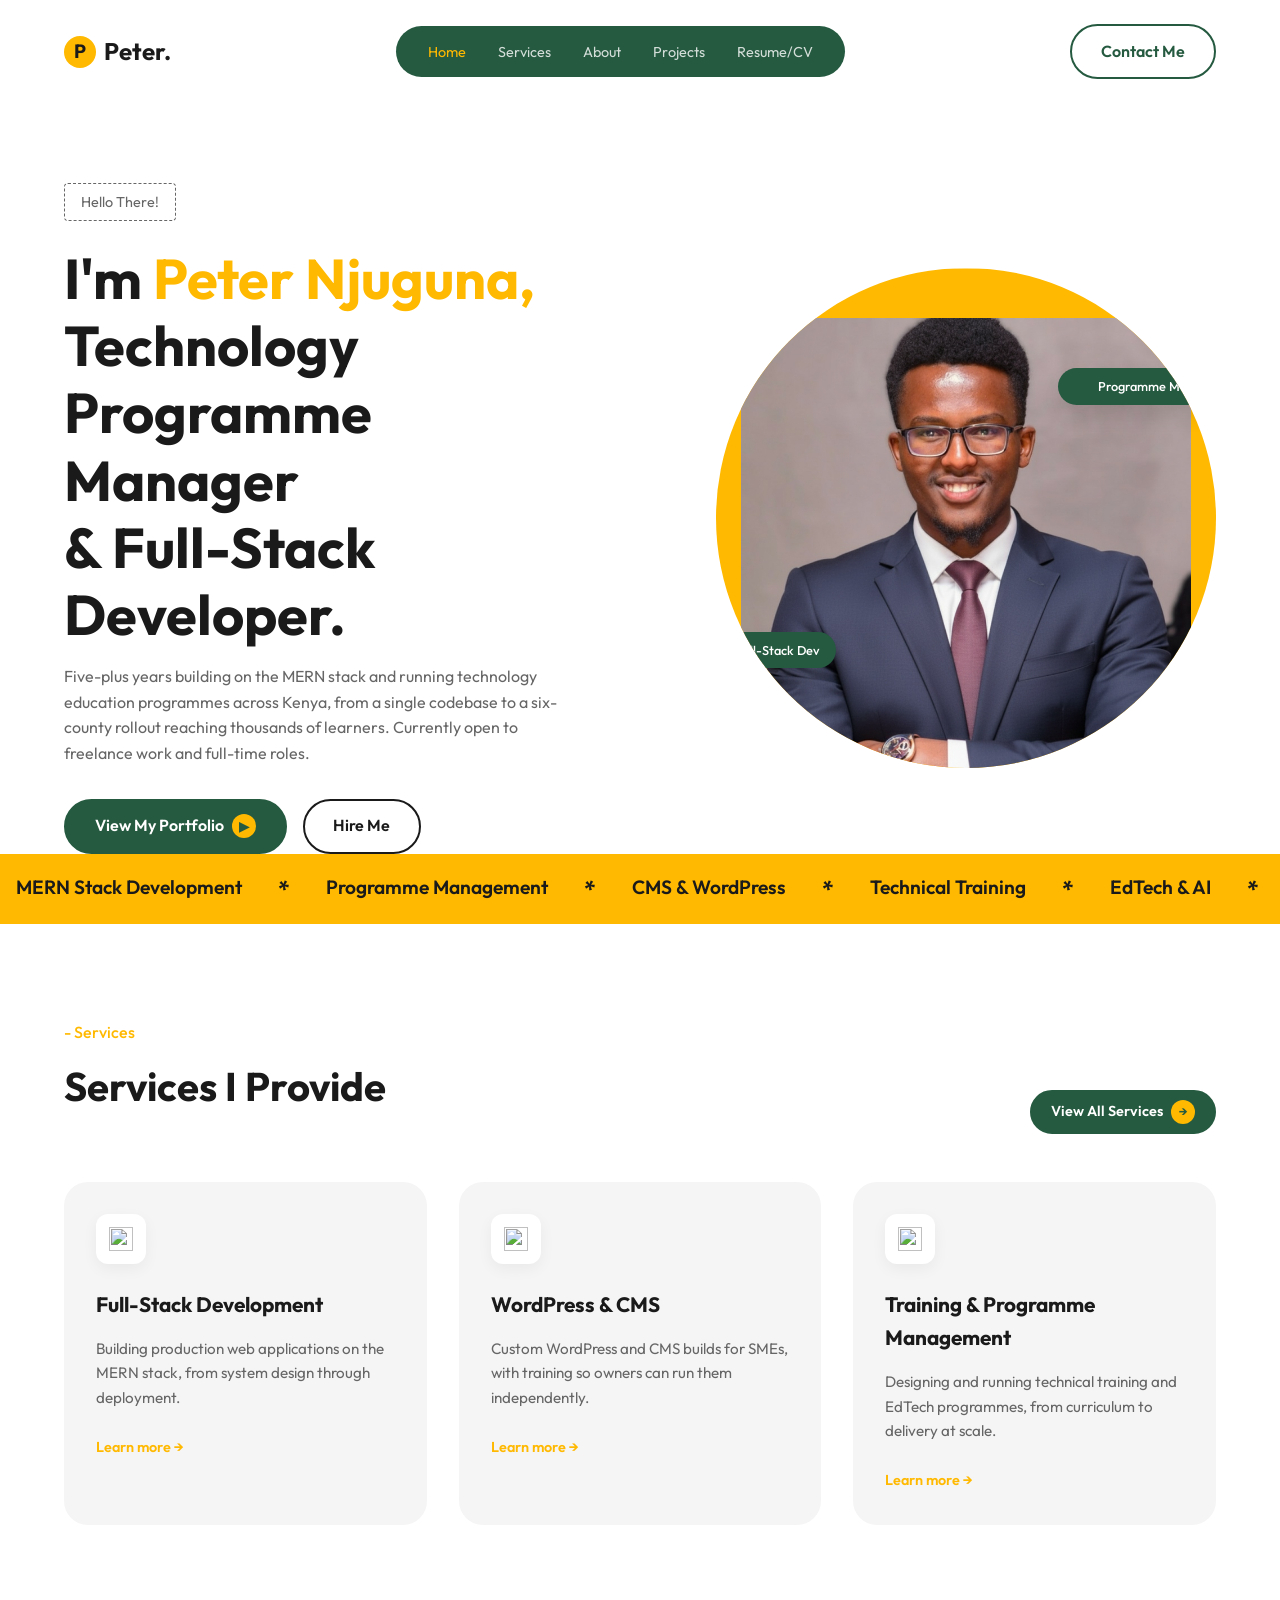
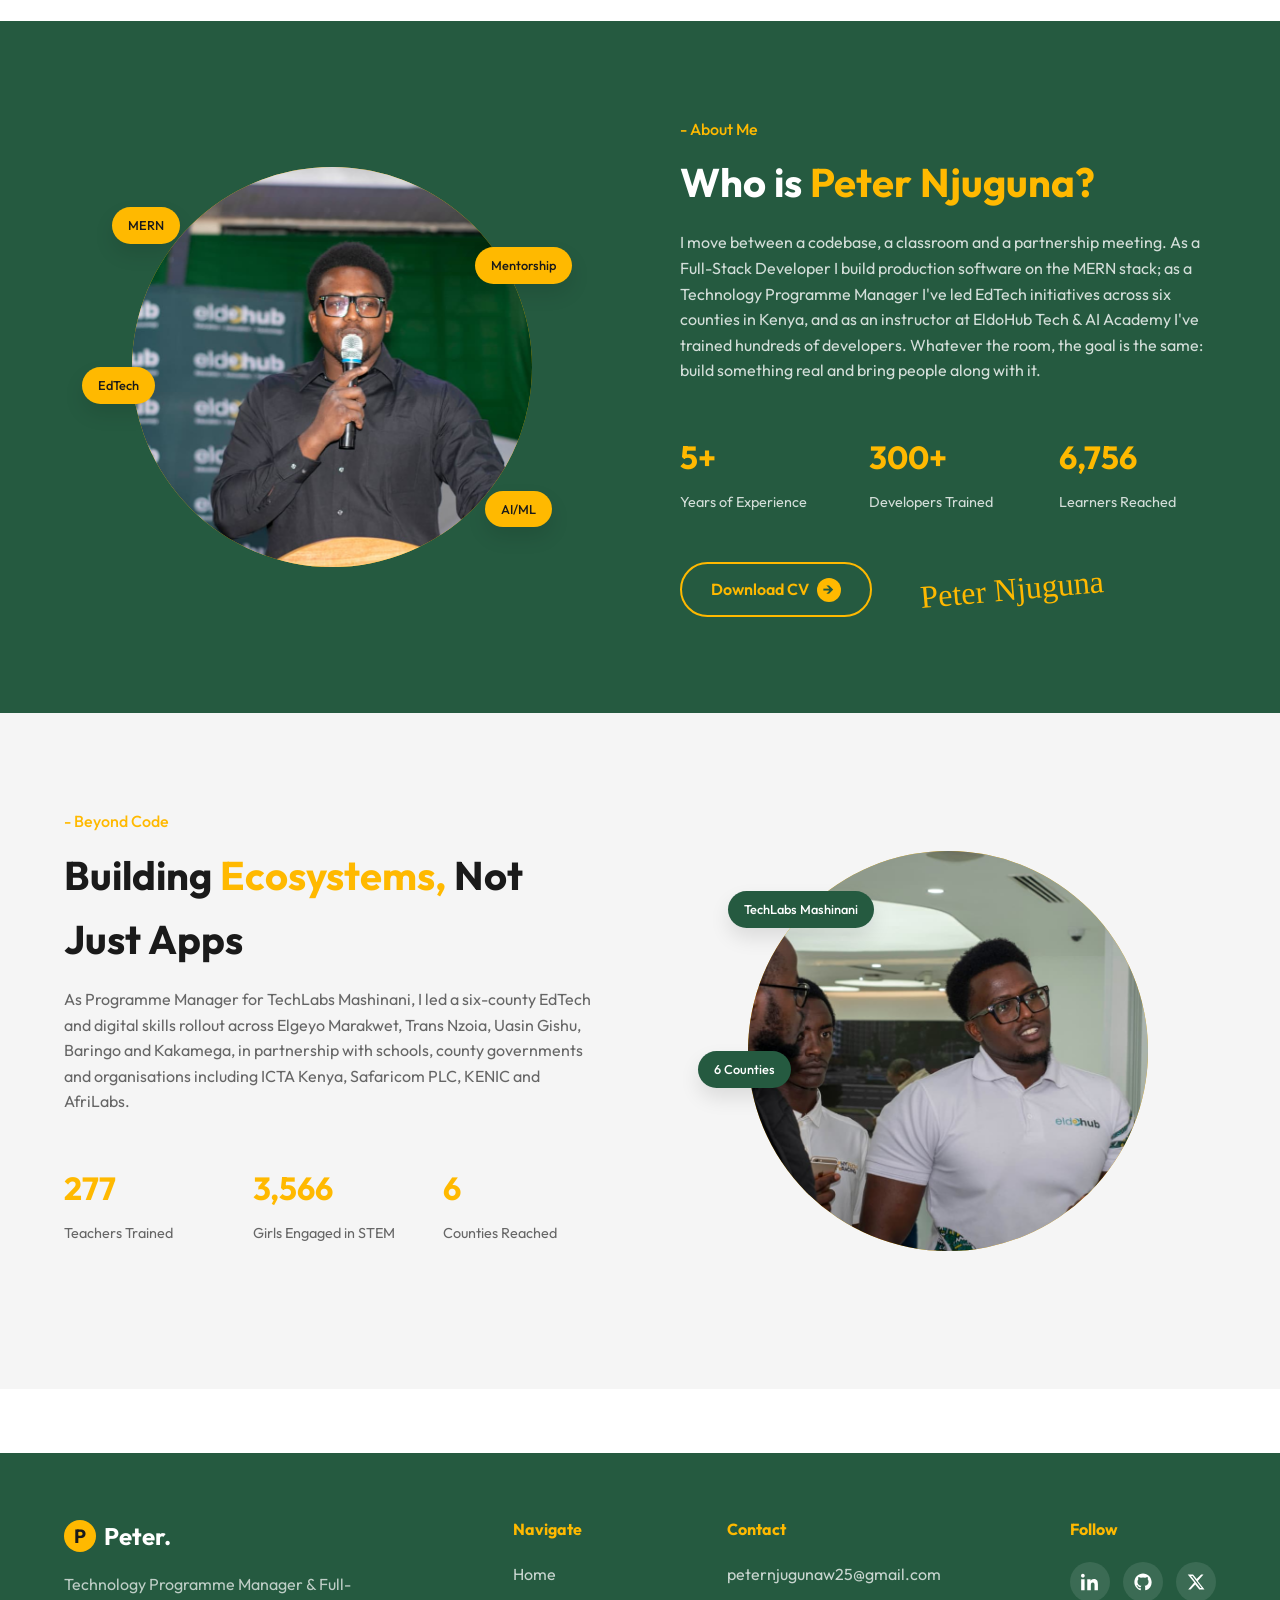
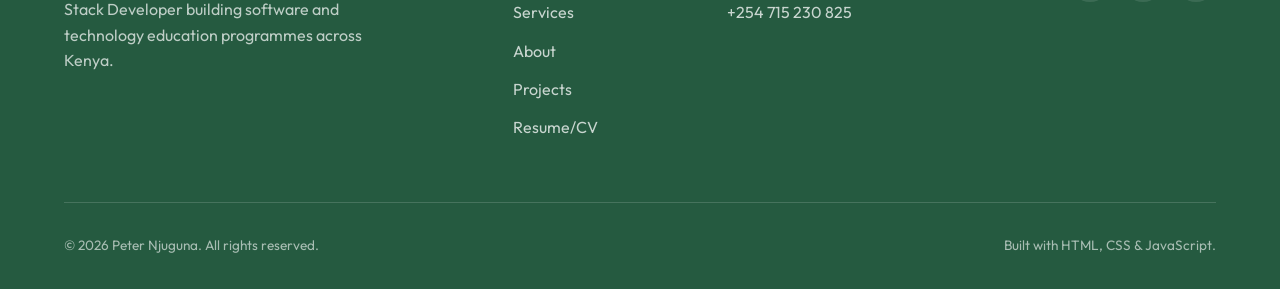
==== index.html @ d5f358a1 "new piort" ====
<!DOCTYPE html>
<html lang="en">
<head>
    <meta charset="UTF-8">
    <meta name="viewport" content="width=device-width, initial-scale=1.0">
    <title>Peter Njuguna | Technology Programme Manager & Full-Stack Developer</title>
    <meta name="description" content="Portfolio of Peter Njuguna, a Technology Programme Manager and Full-Stack Developer from Kenya, building software on the MERN stack and running EdTech programmes that have reached thousands of learners.">
    <meta name="keywords" content="Peter Njuguna, Full-Stack Developer, Technology Programme Manager, MERN Stack, React, Next.js, Node.js, EdTech, WordPress, Kenya">
    <meta name="author" content="Peter Njuguna">
    <link rel="canonical" href="https://peternjugunalab.vercel.app/">

    <!-- OpenGraph -->
    <meta property="og:title" content="Peter Njuguna | Technology Programme Manager & Full-Stack Developer">
    <meta property="og:description" content="Technology Programme Manager and Full-Stack Developer from Kenya, building software on the MERN stack and running EdTech programmes nationwide.">
    <meta property="og:type" content="website">
    <meta property="og:url" content="https://peternjugunalab.vercel.app/">
    <meta property="og:site_name" content="Peter Njuguna Portfolio">

    <!-- Twitter Cards -->
    <meta name="twitter:card" content="summary_large_image">
    <meta name="twitter:title" content="Peter Njuguna | Technology Programme Manager & Full-Stack Developer">
    <meta name="twitter:description" content="Technology Programme Manager and Full-Stack Developer from Kenya, building software on the MERN stack and running EdTech programmes nationwide.">

    <script type="application/ld+json">
    {
      "@context": "https://schema.org",
      "@type": "Person",
      "name": "Peter Njuguna",
      "jobTitle": "Technology Programme Manager | Full Stack Software Developer",
      "url": "https://peternjugunalab.vercel.app/",
      "email": "mailto:peternjugunaw25@gmail.com",
      "address": {
        "@type": "PostalAddress",
        "addressCountry": "KE"
      },
      "sameAs": [
        "https://www.linkedin.com/in/peter-njuguna-04990b240",
        "https://github.com/peterkariri",
        "https://twitter.com/peternjuguna"
      ],
      "description": "Technology Programme Manager and Full-Stack Developer from Kenya, building software on the MERN stack and running EdTech programmes that have reached thousands of learners.",
      "knowsAbout": ["Full-Stack Development", "MERN Stack", "React", "Next.js", "Node.js", "Programme Management", "EdTech", "Machine Learning"]
    }
    </script>

    <!-- Fonts -->
    <link rel="preconnect" href="https://fonts.googleapis.com">
    <link rel="preconnect" href="https://fonts.gstatic.com" crossorigin>
    <link href="https://fonts.googleapis.com/css2?family=Outfit:wght@400;500;600;700&display=swap" rel="stylesheet">
    <link rel="stylesheet" href="css/style.css">
</head>
<body>

    <a href="#main-content" class="skip-link">Skip to main content</a>

    <!-- Navigation -->
    <nav class="navbar" aria-label="Main Navigation">
        <div class="logo">
            <span class="logo-icon">P</span> Peter.
        </div>
        <ul class="nav-links" id="primary-nav">
            <li><a href="index.html" class="active" aria-current="page">Home</a></li>
            <li><a href="index.html#services">Services</a></li>
            <li><a href="index.html#about">About</a></li>
            <li><a href="projects.html">Projects</a></li>
            <li><a href="cv.html">Resume/CV</a></li>
        </ul>
        <a href="contact.html" class="btn btn-outline">Contact Me</a>
        <button type="button" class="nav-toggle" aria-label="Toggle navigation menu" aria-expanded="false" aria-controls="primary-nav">
            <span></span><span></span><span></span>
        </button>
    </nav>

    <main id="main-content">

    <!-- Hero Section -->
    <section id="home" class="hero">
        <div class="hero-content">
            <div class="greeting-box">Hello There!</div>
            <h1>I'm <span class="highlight-text">Peter Njuguna,</span><br>Technology Programme Manager<br>&amp; Full-Stack Developer.</h1>
            <p>Five-plus years building on the MERN stack and running technology education programmes across Kenya, from a single codebase to a six-county rollout reaching thousands of learners. Currently open to freelance work and full-time roles.</p>
            <div class="hero-buttons">
                <a href="projects.html" class="btn btn-primary">
                    View My Portfolio
                    <span class="icon-circle">▶</span>
                </a>
                <a href="contact.html" class="btn btn-secondary">Hire Me</a>
            </div>
        </div>
        <div class="hero-image-container">
            <div class="yellow-circle-bg">
                <img src="assets/images/peter-CWe8EZrZ.jpg" alt="Peter Njuguna" class="hero-img">
                <div class="floating-badge top-right">Programme Manager</div>
                <div class="floating-badge bottom-left">Full-Stack Dev</div>
            </div>
        </div>
    </section>

    <!-- Marquee Banner -->
    <div class="marquee-container">
        <div class="marquee-content">
            <span>MERN Stack Development</span> <span class="star">*</span>
            <span>Programme Management</span> <span class="star">*</span>
            <span>CMS &amp; WordPress</span> <span class="star">*</span>
            <span>Technical Training</span> <span class="star">*</span>
            <span>EdTech &amp; AI</span> <span class="star">*</span>
            <span>MERN Stack Development</span> <span class="star">*</span>
            <span>Programme Management</span> <span class="star">*</span>
            <span>CMS &amp; WordPress</span> <span class="star">*</span>
            <span>Technical Training</span> <span class="star">*</span>
            <span>EdTech &amp; AI</span> <span class="star">*</span>
        </div>
    </div>

    <!-- Services Section -->
    <section id="services" class="services" aria-labelledby="services-heading">
        <div class="section-header">
            <div>
                <span class="section-subtitle">- Services</span>
                <h2 id="services-heading">Services I Provide</h2>
            </div>
            <a href="contact.html" class="btn btn-primary btn-small">
                View All Services <span class="icon-circle">→</span>
            </a>
        </div>

        <div class="services-grid">
            <!-- Card 1 -->
            <div class="service-card">
                <div class="service-icon">
                    <img src="https://api.iconify.design/bx:layer.svg?color=%23255a40" alt="">
                </div>
                <h3>Full-Stack Development</h3>
                <p>Building production web applications on the MERN stack, from system design through deployment.</p>
                <a href="projects.html" class="learn-more">Learn more →</a>
            </div>

            <!-- Card 2 -->
            <div class="service-card">
                <div class="service-icon">
                    <img src="https://api.iconify.design/bx:code-alt.svg?color=%23255a40" alt="">
                </div>
                <h3>WordPress &amp; CMS</h3>
                <p>Custom WordPress and CMS builds for SMEs, with training so owners can run them independently.</p>
                <a href="projects.html" class="learn-more">Learn more →</a>
            </div>

            <!-- Card 3 -->
            <div class="service-card">
                <div class="service-icon">
                    <img src="https://api.iconify.design/bx:group.svg?color=%23255a40" alt="">
                </div>
                <h3>Training &amp; Programme Management</h3>
                <p>Designing and running technical training and EdTech programmes, from curriculum to delivery at scale.</p>
                <a href="cv.html" class="learn-more">Learn more →</a>
            </div>
        </div>
    </section>

    <!-- About Section -->
    <section id="about" class="about" aria-labelledby="about-heading">
        <div class="about-image-container">
            <div class="yellow-circle-bg">
                <img src="assets/images/peter-speaking-eldohub.jpg" alt="Peter Njuguna speaking at an EldoHub Tech &amp; AI Academy event" class="about-img">
                <div class="floating-badge badge-1">MERN</div>
                <div class="floating-badge badge-2">EdTech</div>
                <div class="floating-badge badge-3">AI/ML</div>
                <div class="floating-badge badge-4">Mentorship</div>
            </div>
        </div>
        <div class="about-content">
            <span class="section-subtitle highlight-text">- About Me</span>
            <h2 id="about-heading">Who is <span class="highlight-text">Peter Njuguna?</span></h2>
            <p>I move between a codebase, a classroom and a partnership meeting. As a Full-Stack Developer I build production software on the MERN stack; as a Technology Programme Manager I've led EdTech initiatives across six counties in Kenya, and as an instructor at EldoHub Tech &amp; AI Academy I've trained hundreds of developers. Whatever the room, the goal is the same: build something real and bring people along with it.</p>

            <div class="stats-grid">
                <div class="stat-item">
                    <div class="stat-number">5+</div>
                    <div class="stat-label">Years of Experience</div>
                </div>
                <div class="stat-item">
                    <div class="stat-number">300+</div>
                    <div class="stat-label">Developers Trained</div>
                </div>
                <div class="stat-item">
                    <div class="stat-number">6,756</div>
                    <div class="stat-label">Learners Reached</div>
                </div>
            </div>

            <div class="about-footer">
                <a href="cv.html" class="btn btn-outline-yellow">
                    Download CV <span class="icon-circle-yellow">→</span>
                </a>
                <div class="signature">Peter Njuguna</div>
            </div>
        </div>
    </section>

    <!-- Community Impact Section -->
    <section id="impact" class="about about-light" aria-labelledby="impact-heading">
        <div class="about-content">
            <span class="section-subtitle highlight-text">- Beyond Code</span>
            <h2 id="impact-heading">Building <span class="highlight-text">Ecosystems,</span> Not Just Apps</h2>
            <p>As Programme Manager for TechLabs Mashinani, I led a six-county EdTech and digital skills rollout across Elgeyo Marakwet, Trans Nzoia, Uasin Gishu, Baringo and Kakamega, in partnership with schools, county governments and organisations including ICTA Kenya, Safaricom PLC, KENIC and AfriLabs.</p>

            <div class="stats-grid">
                <div class="stat-item">
                    <div class="stat-number">277</div>
                    <div class="stat-label">Teachers Trained</div>
                </div>
                <div class="stat-item">
                    <div class="stat-number">3,566</div>
                    <div class="stat-label">Girls Engaged in STEM</div>
                </div>
                <div class="stat-item">
                    <div class="stat-number">6</div>
                    <div class="stat-label">Counties Reached</div>
                </div>
            </div>
        </div>
        <div class="about-image-container">
            <div class="yellow-circle-bg">
                <img src="assets/images/peter-community-eldohub.jpg" alt="Peter Njuguna with the EldoHub community" class="about-img">
                <div class="floating-badge badge-1">TechLabs Mashinani</div>
                <div class="floating-badge badge-2">6 Counties</div>
            </div>
        </div>
    </section>

    </main>

    <!-- Footer -->
    <footer class="site-footer">
        <div class="footer-top">
            <div class="footer-brand">
                <div class="logo"><span class="logo-icon">P</span> Peter.</div>
                <p>Technology Programme Manager &amp; Full-Stack Developer building software and technology education programmes across Kenya.</p>
            </div>
            <div class="footer-col">
                <h4>Navigate</h4>
                <ul>
                    <li><a href="index.html">Home</a></li>
                    <li><a href="index.html#services">Services</a></li>
                    <li><a href="index.html#about">About</a></li>
                    <li><a href="projects.html">Projects</a></li>
                    <li><a href="cv.html">Resume/CV</a></li>
                </ul>
            </div>
            <div class="footer-col">
                <h4>Contact</h4>
                <ul>
                    <li><a href="mailto:peternjugunaw25@gmail.com">peternjugunaw25@gmail.com</a></li>
                    <li><a href="tel:+254715230825">+254 715 230 825</a></li>
                </ul>
            </div>
            <div class="footer-col">
                <h4>Follow</h4>
                <div class="footer-social">
                    <a href="https://www.linkedin.com/in/peter-njuguna-04990b240" target="_blank" rel="noopener noreferrer" aria-label="LinkedIn"><svg viewBox="0 0 24 24" width="18" height="18" fill="currentColor" aria-hidden="true"><path d="M4.98 3.5C4.98 4.88 3.87 6 2.5 6S0 4.88 0 3.5 1.11 1 2.5 1s2.48 1.12 2.48 2.5zM.22 8.24h4.56V23H.22V8.24zM8.34 8.24h4.37v2.01h.06c.61-1.15 2.1-2.36 4.32-2.36 4.62 0 5.47 3.04 5.47 6.99V23h-4.55v-6.78c0-1.62-.03-3.7-2.26-3.7-2.26 0-2.6 1.77-2.6 3.59V23H8.34V8.24z"/></svg></a>
                    <a href="https://github.com/peterkariri" target="_blank" rel="noopener noreferrer" aria-label="GitHub"><svg viewBox="0 0 24 24" width="18" height="18" fill="currentColor" aria-hidden="true"><path d="M12 .5C5.65.5.5 5.65.5 12c0 5.08 3.29 9.39 7.86 10.91.57.1.78-.25.78-.55 0-.27-.01-1.16-.02-2.11-3.2.7-3.88-1.36-3.88-1.36-.52-1.34-1.28-1.7-1.28-1.7-1.04-.72.08-.7.08-.7 1.16.08 1.77 1.19 1.77 1.19 1.03 1.77 2.7 1.26 3.36.96.1-.75.4-1.26.73-1.55-2.55-.29-5.24-1.28-5.24-5.69 0-1.26.45-2.29 1.19-3.09-.12-.29-.52-1.46.11-3.05 0 0 .97-.31 3.18 1.18a11 11 0 0 1 5.79 0c2.2-1.49 3.17-1.18 3.17-1.18.63 1.59.23 2.76.11 3.05.74.8 1.18 1.83 1.18 3.09 0 4.42-2.69 5.4-5.25 5.68.41.36.78 1.06.78 2.14 0 1.54-.01 2.79-.01 3.17 0 .3.2.66.79.55A10.53 10.53 0 0 0 23.5 12C23.5 5.65 18.35.5 12 .5z"/></svg></a>
                    <a href="https://twitter.com/peternjuguna" target="_blank" rel="noopener noreferrer" aria-label="Twitter"><svg viewBox="0 0 24 24" width="18" height="18" fill="currentColor" aria-hidden="true"><path d="M18.9 2H22l-7.6 8.7L23.3 22h-6.9l-5.4-6.6L4.8 22H1.6l8.1-9.3L1 2h7l4.9 6.1L18.9 2zm-1.2 18h1.9L7.4 3.9H5.4L17.7 20z"/></svg></a>
                </div>
            </div>
        </div>
        <div class="footer-bottom">
            <p>&copy; 2026 Peter Njuguna. All rights reserved.</p>
            <p>Built with HTML, CSS &amp; JavaScript.</p>
        </div>
    </footer>

    <script src="js/main.js"></script>
</body>
</html>
---- css/style.css ----
/* Base Styles & Variables */
:root {
    --primary-yellow: #ffb900;
    --primary-green: #255a40;
    --bg-white: #ffffff;
    --bg-light: #f5f5f5;
    --text-dark: #1a1a1a;
    --text-light: #ffffff;
    --text-gray: #666666;
    --font-main: 'Outfit', sans-serif;
    --border-radius-lg: 24px;
    --border-radius-sm: 12px;
}

* {
    margin: 0;
    padding: 0;
    box-sizing: border-box;
}

body {
    font-family: var(--font-main);
    color: var(--text-dark);
    background-color: var(--bg-white);
    line-height: 1.6;
    overflow-x: hidden;
}

a {
    text-decoration: none;
    color: inherit;
}

/* Accessibility */
.skip-link {
    position: absolute;
    top: -60px;
    left: 1rem;
    background-color: var(--primary-green);
    color: var(--text-light);
    padding: 0.8rem 1.5rem;
    border-radius: var(--border-radius-sm);
    z-index: 1000;
    transition: top 0.2s ease;
}

.skip-link:focus {
    top: 1rem;
}

.sr-only {
    position: absolute;
    width: 1px;
    height: 1px;
    padding: 0;
    margin: -1px;
    overflow: hidden;
    clip: rect(0, 0, 0, 0);
    white-space: nowrap;
    border: 0;
}

a:focus-visible,
button:focus-visible,
input:focus-visible,
textarea:focus-visible {
    outline: 3px solid var(--primary-yellow);
    outline-offset: 3px;
}

img {
    max-width: 100%;
    display: block;
}

/* Typography Utilities */
.highlight-text {
    color: var(--primary-yellow);
}

.section-subtitle {
    color: var(--primary-yellow);
    font-weight: 500;
    display: block;
    margin-bottom: 0.5rem;
}

h1 {
    font-size: 3.5rem;
    line-height: 1.2;
    margin-bottom: 1rem;
    color: var(--text-dark);
}

h2 {
    font-size: 2.5rem;
    margin-bottom: 1rem;
}

/* Buttons */
.btn {
    display: inline-flex;
    align-items: center;
    justify-content: center;
    padding: 0.8rem 1.8rem;
    border-radius: 50px;
    font-weight: 600;
    cursor: pointer;
    transition: all 0.3s ease;
    gap: 0.5rem;
}

.btn-primary {
    background-color: var(--primary-green);
    color: var(--text-light);
    border: 2px solid var(--primary-green);
}

.btn-primary:hover {
    background-color: #1a422d;
    border-color: #1a422d;
}

.btn-secondary {
    background-color: transparent;
    color: var(--text-dark);
    border: 2px solid var(--text-dark);
}

.btn-secondary:hover {
    background-color: var(--text-dark);
    color: var(--text-light);
}

.btn-outline {
    background-color: transparent;
    color: var(--primary-green);
    border: 2px solid var(--primary-green);
}

.btn-outline:hover {
    background-color: var(--primary-green);
    color: var(--text-light);
}

.btn-outline-yellow {
    background-color: transparent;
    color: var(--primary-yellow);
    border: 2px solid var(--primary-yellow);
}

.btn-outline-yellow:hover {
    background-color: var(--primary-yellow);
    color: var(--primary-green);
}

.icon-circle {
    display: flex;
    align-items: center;
    justify-content: center;
    width: 24px;
    height: 24px;
    background-color: var(--primary-yellow);
    color: var(--primary-green);
    border-radius: 50%;
    font-size: 0.8rem;
}

.icon-circle-yellow {
    display: flex;
    align-items: center;
    justify-content: center;
    width: 24px;
    height: 24px;
    background-color: var(--primary-yellow);
    color: var(--primary-green);
    border-radius: 50%;
    font-size: 1rem;
}

/* Navigation */
.navbar {
    display: flex;
    justify-content: space-between;
    align-items: center;
    padding: 1.5rem 5%;
    background-color: var(--bg-white);
    position: sticky;
    top: 0;
    z-index: 100;
}

.logo {
    font-size: 1.5rem;
    font-weight: 700;
    display: flex;
    align-items: center;
    gap: 0.5rem;
}

.logo-icon {
    background-color: var(--primary-yellow);
    color: var(--text-dark);
    width: 32px;
    height: 32px;
    display: flex;
    align-items: center;
    justify-content: center;
    border-radius: 50%;
    font-size: 1.2rem;
}

.nav-links {
    display: flex;
    list-style: none;
    gap: 2rem;
    background-color: var(--primary-green);
    padding: 0.8rem 2rem;
    border-radius: 50px;
}

.nav-links li a {
    color: var(--text-light);
    font-size: 0.9rem;
    opacity: 0.8;
    transition: opacity 0.3s;
}

.nav-links li a:hover, .nav-links li a.active {
    opacity: 1;
    color: var(--primary-yellow);
}

.nav-toggle {
    display: none;
    flex-direction: column;
    justify-content: center;
    align-items: center;
    gap: 5px;
    width: 44px;
    height: 44px;
    background-color: var(--primary-green);
    border: none;
    border-radius: 50%;
    cursor: pointer;
}

.nav-toggle span {
    display: block;
    width: 18px;
    height: 2px;
    background-color: var(--text-light);
    transition: transform 0.3s ease, opacity 0.3s ease;
}

.nav-toggle[aria-expanded="true"] span:nth-child(1) {
    transform: translateY(7px) rotate(45deg);
}

.nav-toggle[aria-expanded="true"] span:nth-child(2) {
    opacity: 0;
}

.nav-toggle[aria-expanded="true"] span:nth-child(3) {
    transform: translateY(-7px) rotate(-45deg);
}

/* Hero Section */
.hero {
    display: flex;
    align-items: center;
    justify-content: space-between;
    padding: 5rem 5% 0 5%;
    position: relative;
    overflow: hidden;
}

.hero-content {
    flex: 1;
    max-width: 500px;
    z-index: 2;
}

.greeting-box {
    display: inline-block;
    padding: 0.4rem 1rem;
    border: 1px dashed var(--text-gray);
    border-radius: 4px;
    margin-bottom: 1.5rem;
    font-size: 0.9rem;
    color: var(--text-gray);
}

.hero-content p {
    color: var(--text-gray);
    margin-bottom: 2rem;
}

.hero-buttons {
    display: flex;
    gap: 1rem;
}

.hero-image-container {
    flex: 1;
    display: flex;
    justify-content: flex-end;
    position: relative;
}

.yellow-circle-bg {
    width: 500px;
    height: 500px;
    background-color: var(--primary-yellow);
    border-radius: 50%;
    position: relative;
    display: flex;
    align-items: flex-end;
    justify-content: center;
    overflow: hidden;
    /* Clip to straight bottom like in reference */
    clip-path: polygon(0 0, 100% 0, 100% 100%, 0 100%);
}

.hero-img {
    height: 90%;
    object-fit: contain;
    z-index: 2;
}

.floating-badge {
    position: absolute;
    background-color: var(--primary-green);
    color: var(--text-light);
    padding: 0.5rem 1rem;
    border-radius: 20px;
    font-size: 0.8rem;
    font-weight: 500;
    z-index: 3;
    display: flex;
    align-items: center;
    gap: 0.5rem;
    box-shadow: 0 10px 20px rgba(0,0,0,0.1);
}

.floating-badge::before {
    content: '';
    display: inline-block;
    width: 16px;
    height: 16px;
    background-image: url('https://api.iconify.design/bx:check-circle.svg?color=%23ffb900');
    background-size: cover;
}

.top-right {
    top: 20%;
    right: -20px;
    animation: float 4s ease-in-out infinite;
}

.bottom-left {
    bottom: 20%;
    left: -20px;
    animation: float 4s ease-in-out infinite reverse;
}

@keyframes float {
    0% { transform: translateY(0px); }
    50% { transform: translateY(-15px); }
    100% { transform: translateY(0px); }
}

/* Marquee Banner */
.marquee-container {
    background-color: var(--primary-yellow);
    padding: 1rem 0;
    overflow: hidden;
    white-space: nowrap;
    position: relative;
    z-index: 10;
}

.marquee-content {
    display: inline-block;
    animation: marquee 20s linear infinite;
    font-size: 1.2rem;
    font-weight: 600;
    color: var(--text-dark);
}

.marquee-content span {
    margin: 0 1rem;
}

.star {
    font-size: 1.5rem;
    vertical-align: middle;
}

@keyframes marquee {
    0% { transform: translateX(0); }
    100% { transform: translateX(-50%); }
}

/* Services Section */
.services {
    padding: 6rem 5%;
    background-color: var(--bg-white);
}

.section-header {
    display: flex;
    justify-content: space-between;
    align-items: flex-end;
    margin-bottom: 3rem;
}

.services-grid {
    display: grid;
    grid-template-columns: repeat(auto-fit, minmax(300px, 1fr));
    gap: 2rem;
}

.service-card {
    background-color: var(--bg-light);
    padding: 2rem;
    border-radius: var(--border-radius-lg);
    transition: transform 0.3s ease, box-shadow 0.3s ease;
}

.service-card:hover {
    transform: translateY(-10px);
    box-shadow: 0 20px 40px rgba(0,0,0,0.05);
}

.service-icon {
    background-color: #fff;
    width: 50px;
    height: 50px;
    border-radius: 12px;
    display: flex;
    align-items: center;
    justify-content: center;
    margin-bottom: 1.5rem;
    box-shadow: 0 5px 15px rgba(0,0,0,0.05);
}

.service-icon img {
    width: 24px;
    height: 24px;
}

.service-card h3 {
    margin-bottom: 1rem;
    font-size: 1.3rem;
}

.service-card p {
    color: var(--text-gray);
    margin-bottom: 1.5rem;
    font-size: 0.95rem;
}

.learn-more {
    color: var(--primary-yellow);
    font-weight: 600;
    font-size: 0.9rem;
}

/* About Section */
.about {
    background-color: var(--primary-green);
    color: var(--text-light);
    padding: 6rem 5%;
    display: flex;
    align-items: center;
    gap: 5rem;
}

.about h2 {
    color: var(--text-light);
}

.about-image-container {
    flex: 1;
    display: flex;
    justify-content: center;
    position: relative;
}

.about-image-container .yellow-circle-bg {
    width: 400px;
    height: 400px;
    border-radius: 50%;
    clip-path: none;
    overflow: visible;
}

.about-img {
    border-radius: 50%;
    width: 100%;
    height: 100%;
    object-fit: cover;
}

.about-image-container .floating-badge {
    color: var(--text-dark);
    background-color: var(--primary-yellow);
}
.about-image-container .floating-badge::before { display: none; }

.badge-1 { top: 10%; left: -20px; }
.badge-2 { top: 50%; left: -50px; }
.badge-3 { bottom: 10%; right: -20px; }
.badge-4 { top: 20%; right: -40px; }

.about-content {
    flex: 1;
}

.about-content p {
    color: rgba(255, 255, 255, 0.8);
    margin-bottom: 3rem;
}

.stats-grid {
    display: grid;
    grid-template-columns: repeat(3, 1fr);
    gap: 2rem;
    margin-bottom: 3rem;
}

.stat-number {
    font-size: 2rem;
    font-weight: 700;
    color: var(--primary-yellow);
    margin-bottom: 0.5rem;
}

.stat-label {
    font-size: 0.9rem;
    color: rgba(255, 255, 255, 0.8);
}

.about-footer {
    display: flex;
    align-items: center;
    gap: 3rem;
}

/* Light variant, used to alternate section backgrounds */
.about-light {
    background-color: var(--bg-light);
    color: var(--text-dark);
}

.about-light h2 {
    color: var(--text-dark);
}

.about-light .about-content p {
    color: var(--text-gray);
}

.about-light .stat-label {
    color: var(--text-gray);
}

.about-light .about-image-container .floating-badge {
    color: var(--text-light);
    background-color: var(--primary-green);
}

.signature {
    font-family: 'Brush Script MT', cursive;
    font-size: 2rem;
    color: var(--primary-yellow);
    transform: rotate(-5deg);
}

/* Responsive */
@media (max-width: 1024px) {
    .hero, .about {
        flex-direction: column;
        text-align: center;
        gap: 3rem;
    }
    
    .hero-content {
        max-width: 100%;
    }
    
    .hero-buttons, .about-footer {
        justify-content: center;
    }
    
    .section-header {
        flex-direction: column;
        align-items: flex-start;
        gap: 1.5rem;
    }
    
    .nav-toggle {
        display: flex;
    }

    .nav-links {
        position: absolute;
        top: calc(100% + 0.5rem);
        left: 5%;
        right: 5%;
        flex-direction: column;
        align-items: flex-start;
        gap: 0;
        padding: 0.5rem;
        border-radius: var(--border-radius-sm);
        opacity: 0;
        visibility: hidden;
        transform: translateY(-10px);
        transition: opacity 0.25s ease, transform 0.25s ease, visibility 0.25s;
    }

    .nav-links.active {
        opacity: 1;
        visibility: visible;
        transform: translateY(0);
    }

    .nav-links li {
        width: 100%;
    }

    .nav-links li a {
        display: block;
        padding: 0.9rem 1rem;
    }
}

@media (max-width: 768px) {
    h1 { font-size: 2.5rem; }
    .yellow-circle-bg { width: 300px; height: 300px; }
    .stats-grid { grid-template-columns: 1fr; text-align: center; }
}

/* ------------------------------------- */
/* Multipage Components                 */
/* ------------------------------------- */

/* Page Headers */
.page-header {
    padding: 6rem 5% 3rem 5%;
    text-align: center;
    background-color: var(--bg-light);
}

.page-header p {
    color: var(--text-gray);
    font-size: 1.1rem;
    max-width: 600px;
    margin: 0 auto;
}

/* Projects Page */
.projects-grid-section {
    padding: 5rem 5%;
}

.projects-grid-multipage {
    display: grid;
    grid-template-columns: repeat(auto-fit, minmax(350px, 1fr));
    gap: 3rem;
}

.project-card-full {
    background: #fff;
    border-radius: var(--border-radius-lg);
    overflow: hidden;
    box-shadow: 0 10px 30px rgba(0,0,0,0.05);
    transition: transform 0.3s ease;
}

.project-card-full:hover {
    transform: translateY(-10px);
}

.project-img-wrapper img {
    width: 100%;
    height: 250px;
    object-fit: cover;
}

.project-img-soon {
    width: 100%;
    height: 250px;
    display: flex;
    align-items: center;
    justify-content: center;
    text-align: center;
    padding: 0 2rem;
    background-color: var(--bg-light);
    border-bottom: 2px dashed #e0e0e0;
    color: var(--text-gray);
    font-weight: 600;
}

.project-info-full {
    padding: 2rem;
}

.project-info-full h3 {
    font-size: 1.4rem;
    margin-bottom: 0.5rem;
}

.tech-stack {
    color: var(--primary-green);
    font-weight: 600;
    font-size: 0.9rem;
    margin-bottom: 1rem;
}

.project-desc {
    color: var(--text-gray);
    margin-bottom: 2rem;
}

.project-links {
    display: flex;
    gap: 1rem;
}

.btn-small {
    padding: 0.5rem 1.2rem;
    font-size: 0.9rem;
}

/* GitHub Heatmap Section */
.github-section {
    padding: 4rem 5%;
    background-color: var(--bg-light);
    text-align: center;
}

.github-section .btn {
    margin-top: 2rem;
}

/* CV Layout */
.cv-layout {
    display: flex;
    padding: 5rem 5%;
    gap: 4rem;
    max-width: 1200px;
    margin: 0 auto;
}

.cv-sidebar {
    flex: 1;
    background: var(--bg-light);
    padding: 3rem 2rem;
    border-radius: var(--border-radius-lg);
    align-self: flex-start;
}

.cv-main {
    flex: 2;
}

.cv-section {
    margin-bottom: 3rem;
}

.cv-section h3 {
    font-size: 1.5rem;
    color: var(--primary-green);
    border-bottom: 2px solid var(--primary-yellow);
    padding-bottom: 0.5rem;
    margin-bottom: 1.5rem;
    display: inline-block;
}

.skill-tags {
    display: flex;
    flex-wrap: wrap;
    gap: 0.8rem;
}

.tag {
    background: #fff;
    color: var(--text-dark);
    padding: 0.5rem 1rem;
    border-radius: 20px;
    font-size: 0.9rem;
    font-weight: 500;
    box-shadow: 0 2px 10px rgba(0,0,0,0.05);
}

.cv-item {
    margin-bottom: 1.5rem;
}

.cv-item h4 {
    font-size: 1.1rem;
    margin-bottom: 0.2rem;
}

.cv-meta {
    color: var(--text-gray);
    font-size: 0.9rem;
    font-weight: 500;
}

.cv-list {
    list-style-type: none;
}
.cv-list li {
    margin-bottom: 0.8rem;
    color: var(--text-gray);
}
.cv-list li::before {
    content: "•";
    color: var(--primary-yellow);
    font-weight: bold;
    display: inline-block;
    width: 1em;
}

.cv-list li a {
    color: var(--primary-green);
    font-weight: 600;
    text-decoration: underline;
    text-underline-offset: 2px;
}

.cv-summary {
    max-width: 900px;
    margin: 0 auto;
    padding: 0 5% 3rem 5%;
    text-align: center;
}

.cv-summary p {
    color: var(--text-gray);
    font-size: 1.1rem;
}

/* Timeline */
.timeline {
    position: relative;
    padding-left: 20px;
}

.timeline::before {
    content: '';
    position: absolute;
    left: 0;
    top: 0;
    height: 100%;
    width: 2px;
    background-color: var(--bg-light);
}

.timeline-item {
    position: relative;
    margin-bottom: 3rem;
}

.timeline-dot {
    position: absolute;
    left: -25px;
    top: 5px;
    width: 12px;
    height: 12px;
    border-radius: 50%;
    background-color: var(--primary-yellow);
    border: 2px solid var(--bg-white);
}

.timeline-content h4 {
    font-size: 1.3rem;
    margin-bottom: 0.2rem;
}

.timeline-content ul {
    margin-top: 1rem;
    padding-left: 1.5rem;
    color: var(--text-gray);
}

.timeline-content ul li {
    margin-bottom: 0.5rem;
}

/* Contact Layout */
.contact-layout {
    display: flex;
    padding: 5rem 5%;
    gap: 4rem;
}

.contact-info, .contact-calendar {
    flex: 1;
}

.contact-card {
    background: var(--bg-light);
    padding: 3rem;
    border-radius: var(--border-radius-lg);
    margin-bottom: 2rem;
}

.contact-card h3 {
    margin-bottom: 1.5rem;
    color: var(--primary-green);
}

.contact-card p {
    margin-bottom: 1rem;
    color: var(--text-dark);
}

.social-links {
    display: flex;
    flex-direction: column;
    gap: 1rem;
}

.social-btn {
    display: block;
    padding: 1rem;
    background: #fff;
    border-radius: var(--border-radius-sm);
    text-align: center;
    font-weight: 600;
    color: var(--primary-green);
    transition: all 0.3s ease;
    box-shadow: 0 2px 10px rgba(0,0,0,0.05);
}

.social-btn:hover {
    background: var(--primary-green);
    color: #fff;
}

.contact-calendar h3 {
    font-size: 1.8rem;
    margin-bottom: 1rem;
}

.calendar-embed-container {
    margin-top: 2rem;
    background: #fff;
    border-radius: var(--border-radius-lg);
    height: 600px;
    box-shadow: 0 10px 30px rgba(0,0,0,0.05);
    display: flex;
    align-items: center;
    justify-content: center;
    border: 2px dashed var(--bg-light);
}

.iframe-placeholder {
    color: var(--text-gray);
    font-weight: 500;
}

@media (max-width: 768px) {
    .cv-layout, .contact-layout {
        flex-direction: column;
    }
}

/* Contact Form */
.contact-form-wrapper {
    padding: 0 5%;
}

.contact-form-container {
    max-width: 800px;
    margin: 0 auto;
}

.contact-form-container p {
    color: var(--text-gray);
    margin-bottom: 1.5rem;
}

.contact-form .form-row {
    display: grid;
    grid-template-columns: 1fr 1fr;
    gap: 1.5rem;
}

.form-group {
    margin-bottom: 1.5rem;
}

.form-group label {
    display: block;
    font-weight: 600;
    font-size: 0.9rem;
    margin-bottom: 0.5rem;
    color: var(--text-dark);
}

.form-group input,
.form-group textarea {
    width: 100%;
    padding: 0.9rem 1.1rem;
    border: 2px solid #e5e5e5;
    border-radius: var(--border-radius-sm);
    font-family: var(--font-main);
    font-size: 1rem;
    background-color: #fff;
    transition: border-color 0.2s ease;
}

.form-group input:focus,
.form-group textarea:focus {
    border-color: var(--primary-green);
    outline: none;
}

.form-group textarea {
    resize: vertical;
    min-height: 140px;
}

.form-status {
    margin-top: 1rem;
    font-weight: 500;
    color: var(--primary-green);
}

@media (max-width: 500px) {
    .contact-form .form-row {
        grid-template-columns: 1fr;
    }
}

/* ------------------------------------- */
/* Footer                                */
/* ------------------------------------- */
.site-footer {
    background-color: var(--primary-green);
    color: var(--text-light);
    padding: 4rem 5% 2rem 5%;
    margin-top: 4rem;
}

.footer-top {
    display: flex;
    flex-wrap: wrap;
    justify-content: space-between;
    gap: 3rem;
    padding-bottom: 3rem;
}

.footer-brand .logo {
    color: var(--text-light);
    margin-bottom: 1rem;
}

.footer-brand p {
    color: rgba(255, 255, 255, 0.7);
    max-width: 320px;
}

.footer-col h4 {
    margin-bottom: 1.2rem;
    color: var(--primary-yellow);
    font-size: 1rem;
}

.footer-col ul {
    list-style: none;
}

.footer-col ul li {
    margin-bottom: 0.8rem;
}

.footer-col ul li a {
    color: rgba(255, 255, 255, 0.75);
    transition: color 0.2s ease;
}

.footer-col ul li a:hover {
    color: var(--primary-yellow);
}

.footer-social {
    display: flex;
    gap: 0.8rem;
}

.footer-social a {
    display: flex;
    align-items: center;
    justify-content: center;
    width: 40px;
    height: 40px;
    border-radius: 50%;
    background-color: rgba(255, 255, 255, 0.1);
    color: var(--text-light);
    transition: background-color 0.2s ease;
}

.footer-social a:hover {
    background-color: var(--primary-yellow);
    color: var(--primary-green);
}

.footer-bottom {
    display: flex;
    flex-wrap: wrap;
    justify-content: space-between;
    gap: 1rem;
    padding-top: 2rem;
    border-top: 1px solid rgba(255, 255, 255, 0.15);
    font-size: 0.85rem;
    color: rgba(255, 255, 255, 0.6);
}

.footer-bottom a {
    color: rgba(255, 255, 255, 0.6);
}

.footer-bottom a:hover {
    color: var(--primary-yellow);
}

@media (max-width: 768px) {
    .footer-top {
        flex-direction: column;
        gap: 2.5rem;
    }
}
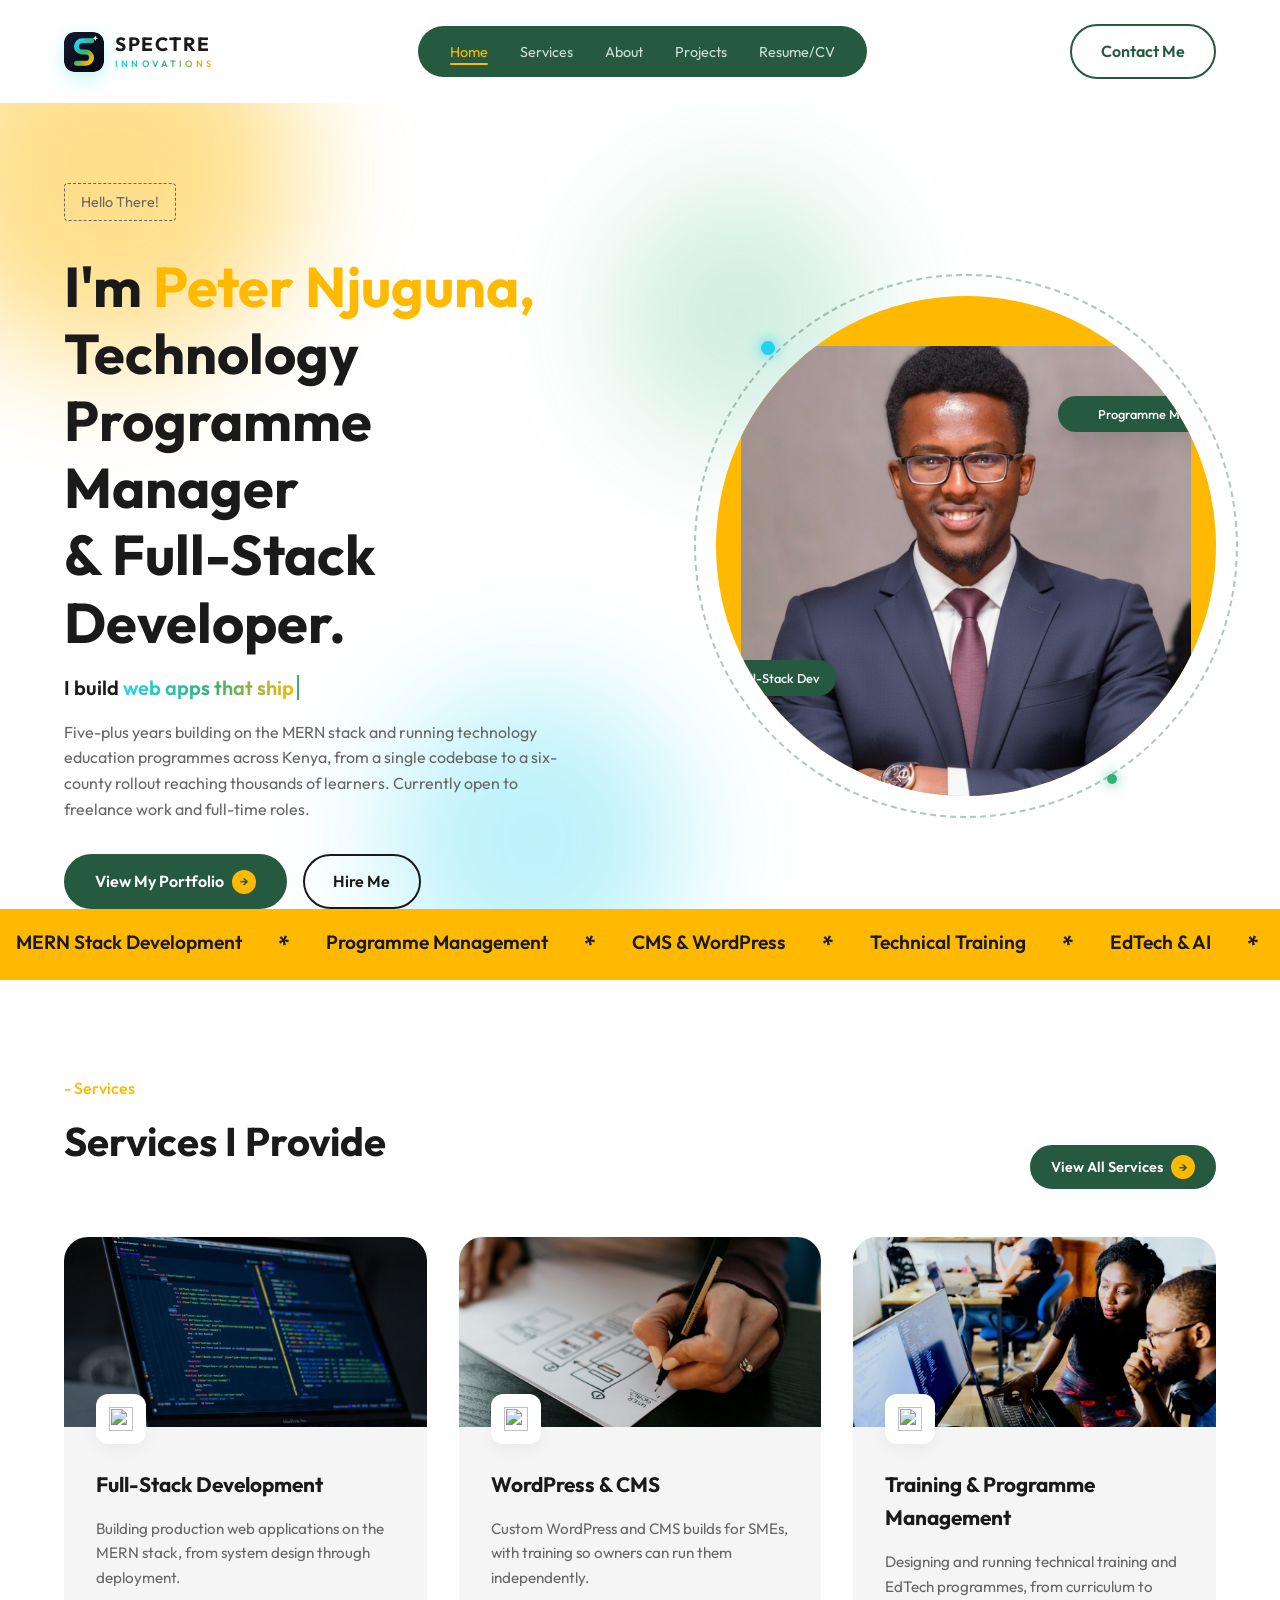
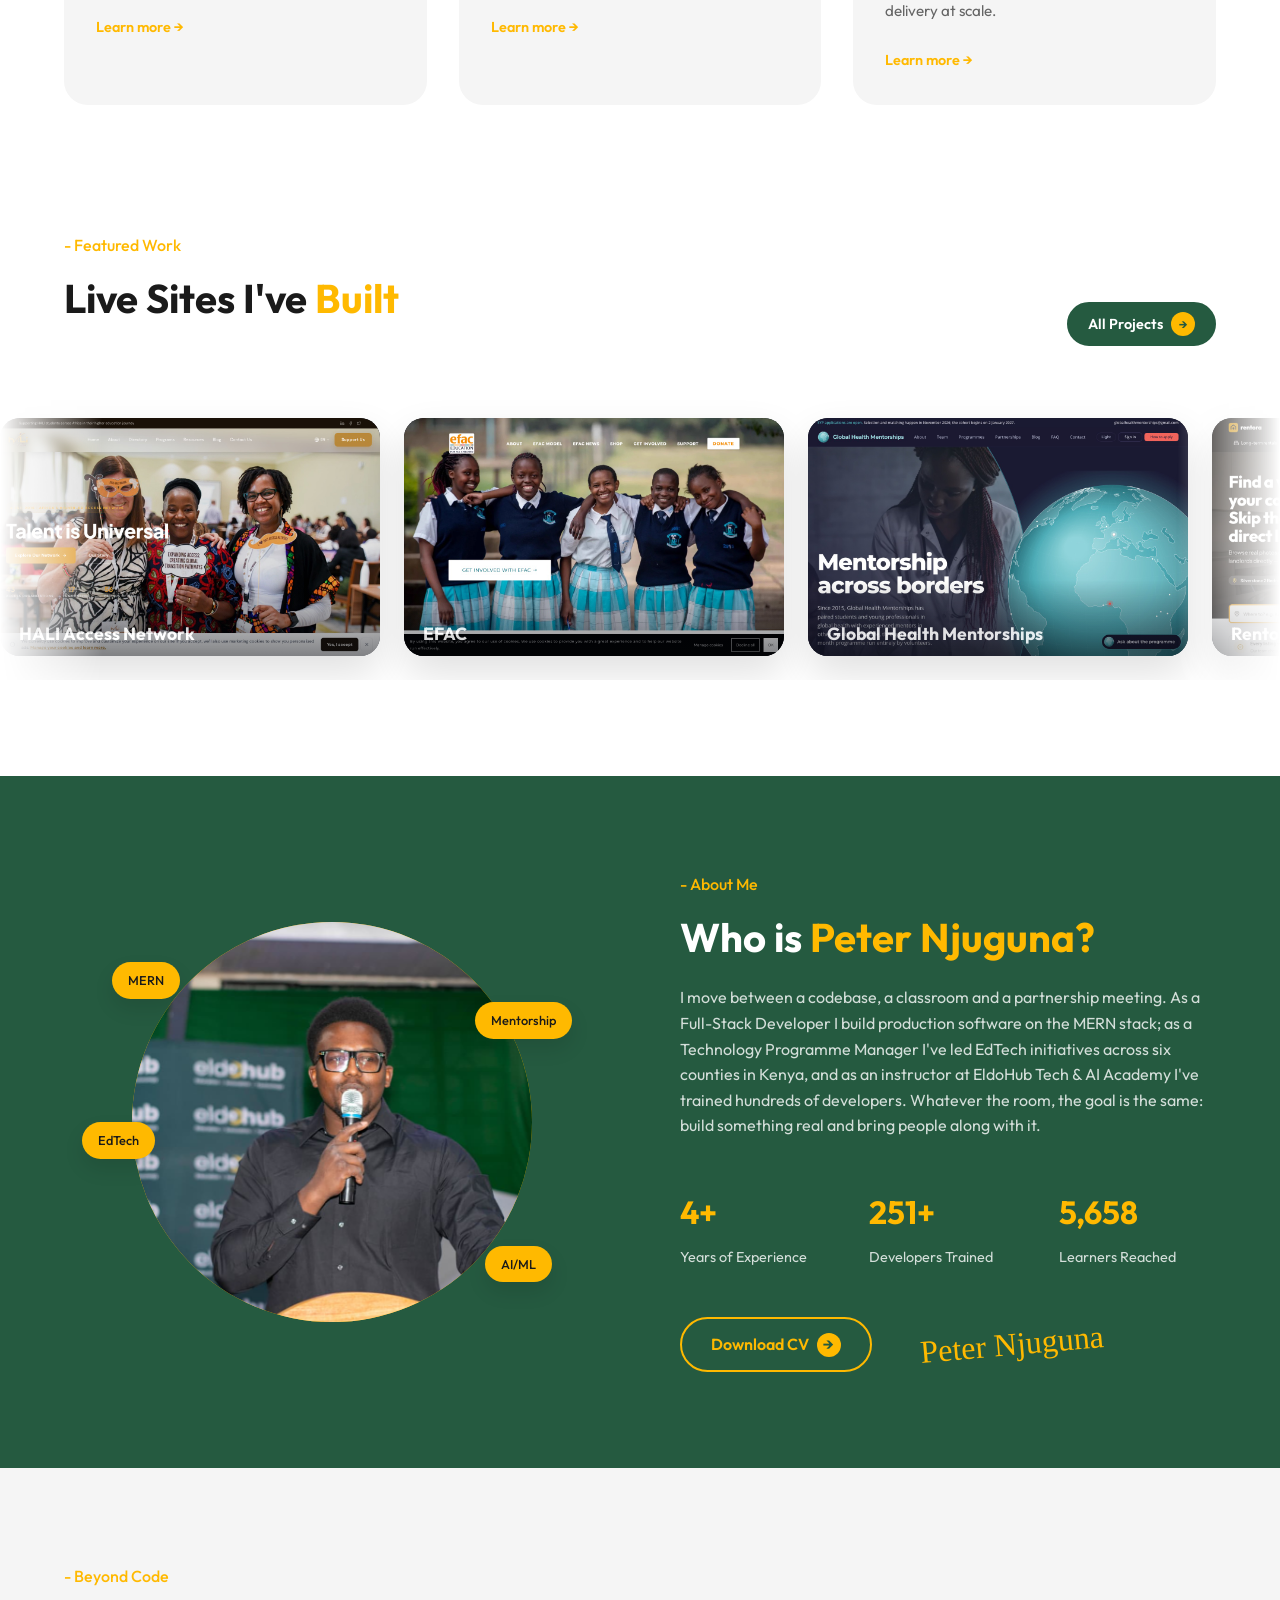
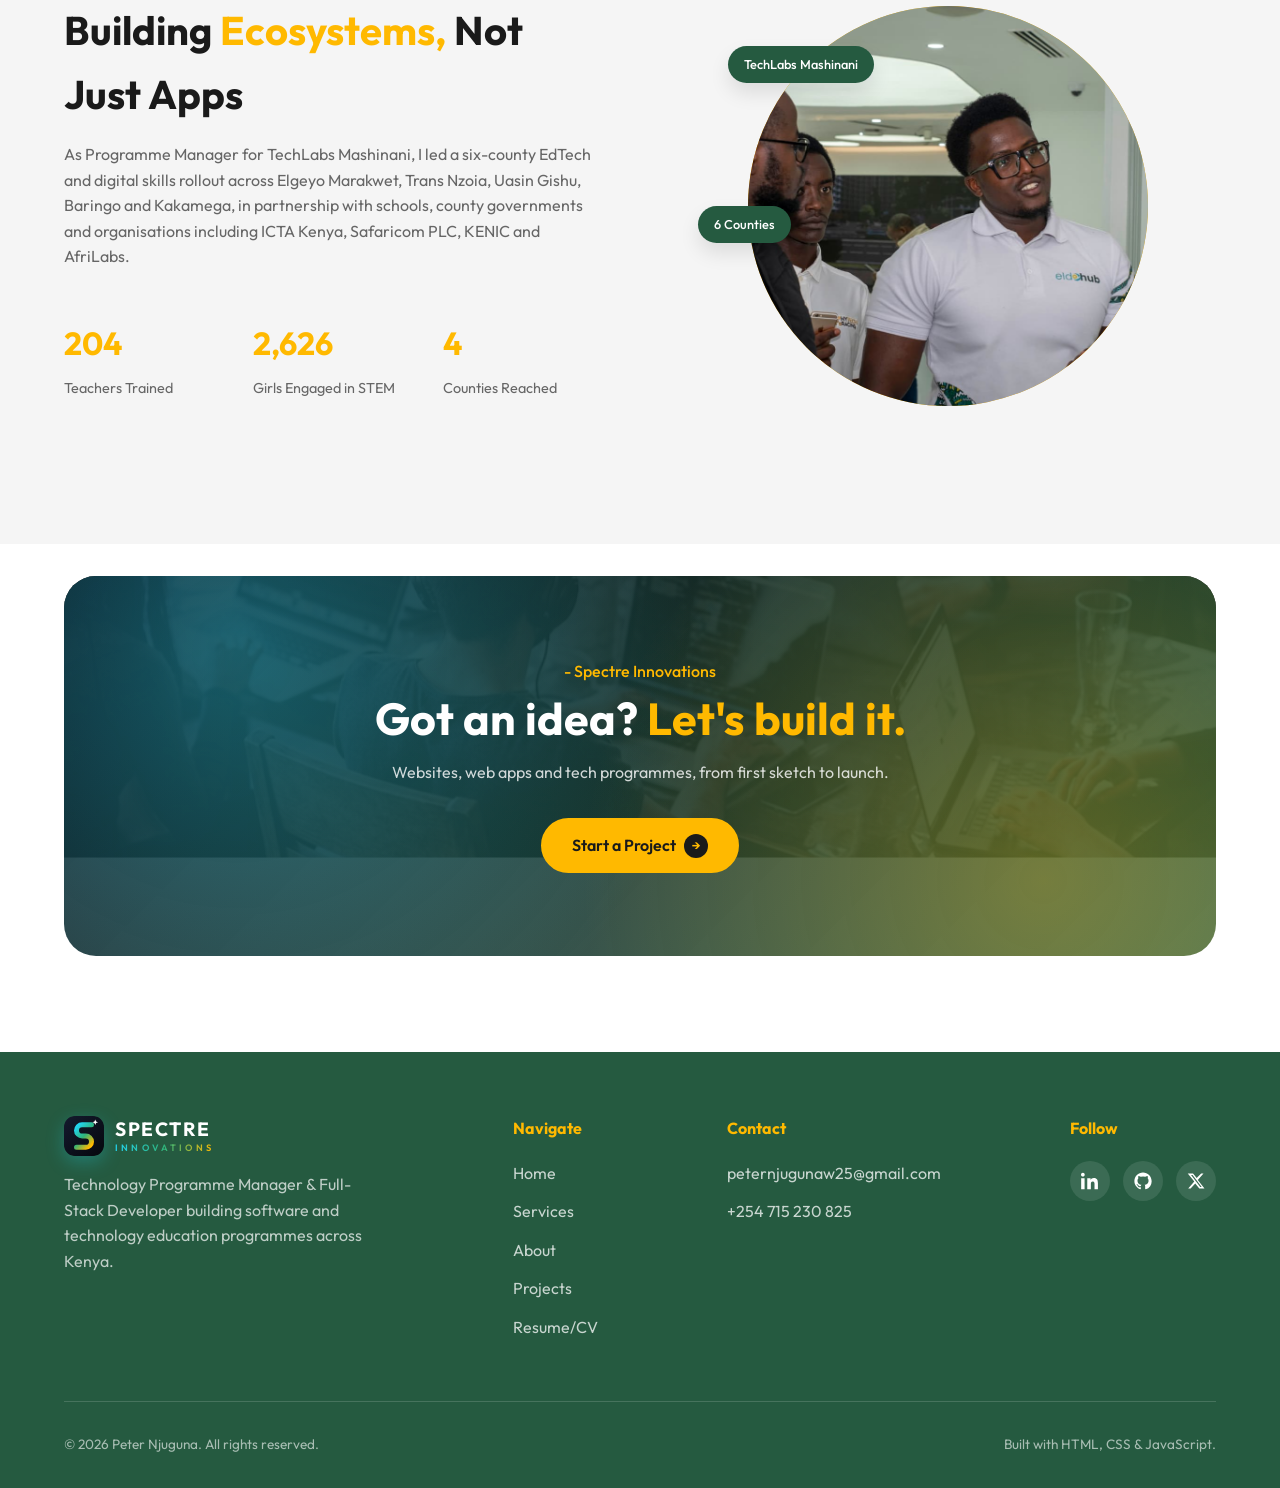
==== commit 27113425: "Add motion, photos and project showcase; use Spectre logo in header - Scroll reveals, page fades, he" ====
--- a/index.html
+++ b/index.html
@@ -4,16 +4,23 @@
     <meta charset="UTF-8">
     <meta name="viewport" content="width=device-width, initial-scale=1.0">
     <title>Peter Njuguna | Technology Programme Manager & Full-Stack Developer</title>
+    <!-- Favicon: Spectre Innovations -->
+    <link rel="icon" href="/favicon.ico" sizes="48x48">
+    <link rel="icon" href="/assets/brand/spectre-icon.svg" type="image/svg+xml">
+    <link rel="icon" href="/assets/brand/favicon-192.png" type="image/png" sizes="192x192">
+    <link rel="apple-touch-icon" href="/assets/brand/apple-touch-icon.png">
+    <link rel="manifest" href="/site.webmanifest">
+    <meta name="theme-color" content="#0b0f1a">
     <meta name="description" content="Portfolio of Peter Njuguna, a Technology Programme Manager and Full-Stack Developer from Kenya, building software on the MERN stack and running EdTech programmes that have reached thousands of learners.">
     <meta name="keywords" content="Peter Njuguna, Full-Stack Developer, Technology Programme Manager, MERN Stack, React, Next.js, Node.js, EdTech, WordPress, Kenya">
     <meta name="author" content="Peter Njuguna">
-    <link rel="canonical" href="https://peternjugunalab.vercel.app/">
+    <link rel="canonical" href="https://peternjugunaportfolio.netlify.app/">
 
     <!-- OpenGraph -->
     <meta property="og:title" content="Peter Njuguna | Technology Programme Manager & Full-Stack Developer">
     <meta property="og:description" content="Technology Programme Manager and Full-Stack Developer from Kenya, building software on the MERN stack and running EdTech programmes nationwide.">
     <meta property="og:type" content="website">
-    <meta property="og:url" content="https://peternjugunalab.vercel.app/">
+    <meta property="og:url" content="https://peternjugunaportfolio.netlify.app/">
     <meta property="og:site_name" content="Peter Njuguna Portfolio">
 
     <!-- Twitter Cards -->
@@ -27,7 +34,7 @@
       "@type": "Person",
       "name": "Peter Njuguna",
       "jobTitle": "Technology Programme Manager | Full Stack Software Developer",
-      "url": "https://peternjugunalab.vercel.app/",
+      "url": "https://peternjugunaportfolio.netlify.app/",
       "email": "mailto:peternjugunaw25@gmail.com",
       "address": {
         "@type": "PostalAddress",
@@ -48,6 +55,7 @@
     <link rel="preconnect" href="https://fonts.gstatic.com" crossorigin>
     <link href="https://fonts.googleapis.com/css2?family=Outfit:wght@400;500;600;700&display=swap" rel="stylesheet">
     <link rel="stylesheet" href="css/style.css">
+    <link rel="stylesheet" href="css/motion.css">
 </head>
 <body>
 
@@ -55,9 +63,10 @@
 
     <!-- Navigation -->
     <nav class="navbar" aria-label="Main Navigation">
-        <div class="logo">
-            <span class="logo-icon">P</span> Peter.
-        </div>
+        <a href="index.html" class="logo" aria-label="Spectre Innovations, home">
+            <img src="assets/brand/spectre-icon.svg" class="logo-mark" width="40" height="40" alt="">
+            <span class="logo-text"><span class="logo-name">SPECTRE</span><span class="logo-sub">INNOVATIONS</span></span>
+        </a>
         <ul class="nav-links" id="primary-nav">
             <li><a href="index.html" class="active" aria-current="page">Home</a></li>
             <li><a href="index.html#services">Services</a></li>
@@ -75,19 +84,26 @@
 
     <!-- Hero Section -->
     <section id="home" class="hero">
+        <div class="hero-blobs" aria-hidden="true">
+            <span class="blob blob-1"></span>
+            <span class="blob blob-2"></span>
+            <span class="blob blob-3"></span>
+        </div>
         <div class="hero-content">
             <div class="greeting-box">Hello There!</div>
             <h1>I'm <span class="highlight-text">Peter Njuguna,</span><br>Technology Programme Manager<br>&amp; Full-Stack Developer.</h1>
+            <p class="hero-rotator">I build <span class="rotator" data-words="web apps that ship|EdTech programmes|developer communities|sites people love">web apps that ship</span></p>
             <p>Five-plus years building on the MERN stack and running technology education programmes across Kenya, from a single codebase to a six-county rollout reaching thousands of learners. Currently open to freelance work and full-time roles.</p>
             <div class="hero-buttons">
                 <a href="projects.html" class="btn btn-primary">
                     View My Portfolio
-                    <span class="icon-circle">▶</span>
+                    <span class="icon-circle">→</span>
                 </a>
                 <a href="contact.html" class="btn btn-secondary">Hire Me</a>
             </div>
         </div>
         <div class="hero-image-container">
+            <span class="hero-ring" aria-hidden="true"></span>
             <div class="yellow-circle-bg">
                 <img src="assets/images/peter-CWe8EZrZ.jpg" alt="Peter Njuguna" class="hero-img">
                 <div class="floating-badge top-right">Programme Manager</div>
@@ -127,6 +143,9 @@
         <div class="services-grid">
             <!-- Card 1 -->
             <div class="service-card">
+                <div class="service-media">
+                    <img src="assets/images/stock-code.jpg" alt="Code on a laptop screen" loading="lazy" width="1000" height="640">
+                </div>
                 <div class="service-icon">
                     <img src="https://api.iconify.design/bx:layer.svg?color=%23255a40" alt="">
                 </div>
@@ -137,6 +156,9 @@
 
             <!-- Card 2 -->
             <div class="service-card">
+                <div class="service-media">
+                    <img src="assets/images/stock-wireframe.jpg" alt="Sketching a website layout on paper" loading="lazy" width="1000" height="640">
+                </div>
                 <div class="service-icon">
                     <img src="https://api.iconify.design/bx:code-alt.svg?color=%23255a40" alt="">
                 </div>
@@ -147,12 +169,72 @@
 
             <!-- Card 3 -->
             <div class="service-card">
+                <div class="service-media">
+                    <img src="assets/images/stock-training.jpg" alt="Two developers working together at a laptop" loading="lazy" width="1000" height="640">
+                </div>
                 <div class="service-icon">
                     <img src="https://api.iconify.design/bx:group.svg?color=%23255a40" alt="">
                 </div>
                 <h3>Training &amp; Programme Management</h3>
                 <p>Designing and running technical training and EdTech programmes, from curriculum to delivery at scale.</p>
                 <a href="cv.html" class="learn-more">Learn more →</a>
+            </div>
+        </div>
+    </section>
+
+    <!-- Featured Work Showcase -->
+    <section class="showcase" aria-labelledby="showcase-heading">
+        <div class="section-header">
+            <div>
+                <span class="section-subtitle">- Featured Work</span>
+                <h2 id="showcase-heading">Live Sites I've <span class="highlight-text">Built</span></h2>
+            </div>
+            <a href="projects.html" class="btn btn-primary btn-small">
+                All Projects <span class="icon-circle">→</span>
+            </a>
+        </div>
+        <div class="showcase-viewport">
+            <div class="showcase-track">
+                <a class="showcase-card" href="https://haliaccess.org/" target="_blank" rel="noopener noreferrer">
+                    <img src="assets/images/project-hali-access.jpg" alt="HALI Access Network website" loading="lazy" width="1280" height="800">
+                    <span class="showcase-info"><strong>HALI Access Network</strong><small>Nonprofit • Scholarships</small></span>
+                </a>
+                <a class="showcase-card" href="https://www.efac.org/" target="_blank" rel="noopener noreferrer">
+                    <img src="assets/images/project-efac.jpg" alt="EFAC website" loading="lazy" width="1280" height="800">
+                    <span class="showcase-info"><strong>EFAC</strong><small>Nonprofit • Education</small></span>
+                </a>
+                <a class="showcase-card" href="https://globalhealthworld.netlify.app/" target="_blank" rel="noopener noreferrer">
+                    <img src="assets/images/project-global-health.jpg" alt="Global Health Mentorships website" loading="lazy" width="1280" height="800">
+                    <span class="showcase-info"><strong>Global Health Mentorships</strong><small>Mentorship Platform</small></span>
+                </a>
+                <a class="showcase-card" href="https://dazzling-gingersnap-b591b1.netlify.app/" target="_blank" rel="noopener noreferrer">
+                    <img src="assets/images/project-rentora.jpg" alt="Rentora website" loading="lazy" width="1280" height="800">
+                    <span class="showcase-info"><strong>Rentora</strong><small>Property Listings</small></span>
+                </a>
+                <a class="showcase-card" href="https://eli-bakers-beta.vercel.app/" target="_blank" rel="noopener noreferrer">
+                    <img src="assets/images/project-eli-bakers.jpg" alt="Eli Baker's website" loading="lazy" width="1280" height="800">
+                    <span class="showcase-info"><strong>Eli Baker's</strong><small>Small Business</small></span>
+                </a>
+                <a class="showcase-card" href="https://haliaccess.org/" target="_blank" rel="noopener noreferrer" aria-hidden="true" tabindex="-1">
+                    <img src="assets/images/project-hali-access.jpg" alt="" loading="lazy" width="1280" height="800">
+                    <span class="showcase-info"><strong>HALI Access Network</strong><small>Nonprofit • Scholarships</small></span>
+                </a>
+                <a class="showcase-card" href="https://www.efac.org/" target="_blank" rel="noopener noreferrer" aria-hidden="true" tabindex="-1">
+                    <img src="assets/images/project-efac.jpg" alt="" loading="lazy" width="1280" height="800">
+                    <span class="showcase-info"><strong>EFAC</strong><small>Nonprofit • Education</small></span>
+                </a>
+                <a class="showcase-card" href="https://globalhealthworld.netlify.app/" target="_blank" rel="noopener noreferrer" aria-hidden="true" tabindex="-1">
+                    <img src="assets/images/project-global-health.jpg" alt="" loading="lazy" width="1280" height="800">
+                    <span class="showcase-info"><strong>Global Health Mentorships</strong><small>Mentorship Platform</small></span>
+                </a>
+                <a class="showcase-card" href="https://dazzling-gingersnap-b591b1.netlify.app/" target="_blank" rel="noopener noreferrer" aria-hidden="true" tabindex="-1">
+                    <img src="assets/images/project-rentora.jpg" alt="" loading="lazy" width="1280" height="800">
+                    <span class="showcase-info"><strong>Rentora</strong><small>Property Listings</small></span>
+                </a>
+                <a class="showcase-card" href="https://eli-bakers-beta.vercel.app/" target="_blank" rel="noopener noreferrer" aria-hidden="true" tabindex="-1">
+                    <img src="assets/images/project-eli-bakers.jpg" alt="" loading="lazy" width="1280" height="800">
+                    <span class="showcase-info"><strong>Eli Baker's</strong><small>Small Business</small></span>
+                </a>
             </div>
         </div>
     </section>
@@ -228,13 +310,24 @@
         </div>
     </section>
 
+    <!-- Call to Action -->
+    <section class="cta-band" aria-labelledby="cta-heading">
+        <div class="cta-bg" aria-hidden="true"><img src="assets/images/stock-team.jpg" alt="" loading="lazy" width="1000" height="640"></div>
+        <div class="cta-inner">
+            <span class="section-subtitle">- Spectre Innovations</span>
+            <h2 id="cta-heading">Got an idea? <span class="highlight-text">Let's build it.</span></h2>
+            <p>Websites, web apps and tech programmes, from first sketch to launch.</p>
+            <a href="contact.html" class="btn btn-primary btn-glow">Start a Project <span class="icon-circle">→</span></a>
+        </div>
+    </section>
+
     </main>
 
     <!-- Footer -->
     <footer class="site-footer">
         <div class="footer-top">
             <div class="footer-brand">
-                <div class="logo"><span class="logo-icon">P</span> Peter.</div>
+                <a href="index.html" class="logo" aria-label="Spectre Innovations, home"><img src="assets/brand/spectre-icon.svg" class="logo-mark" width="40" height="40" alt=""><span class="logo-text"><span class="logo-name">SPECTRE</span><span class="logo-sub">INNOVATIONS</span></span></a>
                 <p>Technology Programme Manager &amp; Full-Stack Developer building software and technology education programmes across Kenya.</p>
             </div>
             <div class="footer-col">
@@ -270,5 +363,6 @@
     </footer>
 
     <script src="js/main.js"></script>
+    <script src="js/motion.js"></script>
 </body>
 </html>
--- a/css/style.css
+++ b/css/style.css
@@ -1136,3 +1136,32 @@
         gap: 2.5rem;
     }
 }
+
+/* Featured project + live site screenshots */
+.project-card-full { position: relative; }
+
+.project-card-featured {
+    outline: 3px solid var(--primary-yellow);
+    outline-offset: -3px;
+    box-shadow: 0 14px 40px rgba(255, 185, 0, 0.25);
+}
+
+.project-badge {
+    position: absolute;
+    top: 1rem;
+    left: 1rem;
+    z-index: 2;
+    background-color: var(--primary-yellow);
+    color: #1a1a1a;
+    font-size: 0.8rem;
+    font-weight: 700;
+    letter-spacing: 0.02em;
+    padding: 0.35rem 0.9rem;
+    border-radius: 20px;
+    box-shadow: 0 4px 12px rgba(0, 0, 0, 0.15);
+}
+
+.project-img-screenshot img {
+    object-position: top center;
+    border-bottom: 1px solid #eee;
+}
--- a/css/motion.css
+++ b/css/motion.css
@@ -0,0 +1,398 @@
+/* =========================================================
+   Motion layer: logo, transitions, scroll reveals, hero motion,
+   project showcase and card tilt. Loaded after style.css.
+   ========================================================= */
+
+:root {
+    --spectre-cyan: #22d3ee;
+    --spectre-green: #2fb37a;
+    --spectre-gradient: linear-gradient(90deg, var(--spectre-cyan), var(--spectre-green), var(--primary-yellow));
+    --ease-out: cubic-bezier(0.2, 0.7, 0.2, 1);
+    --ease-spring: cubic-bezier(0.34, 1.56, 0.64, 1);
+}
+
+/* Smooth fade between pages (Chrome, Edge, Safari 18+) */
+@view-transition { navigation: auto; }
+
+body { animation: page-in 0.6s var(--ease-out) both; }
+@keyframes page-in { from { opacity: 0; } to { opacity: 1; } }
+
+/* ---------- Scroll progress bar ---------- */
+.scroll-progress {
+    position: fixed;
+    inset: 0 0 auto 0;
+    height: 3px;
+    background: var(--spectre-gradient);
+    transform-origin: 0 50%;
+    transform: scaleX(0);
+    z-index: 200;
+    pointer-events: none;
+}
+
+/* ---------- Header logo ---------- */
+.logo {
+    gap: 0.7rem;
+    font-size: 1rem;
+}
+.logo-mark {
+    width: 40px;
+    height: 40px;
+    border-radius: 11px;
+    box-shadow: 0 6px 18px rgba(34, 211, 238, 0.28);
+    transition: transform 0.6s var(--ease-spring), box-shadow 0.3s ease;
+}
+.logo:hover .logo-mark {
+    transform: rotate(-12deg) scale(1.08);
+    box-shadow: 0 8px 24px rgba(34, 211, 238, 0.45);
+}
+.logo-text {
+    display: flex;
+    flex-direction: column;
+    line-height: 1;
+}
+.logo-name {
+    font-size: 1.2rem;
+    font-weight: 700;
+    letter-spacing: 0.08em;
+}
+.logo-sub {
+    margin-top: 4px;
+    font-size: 0.58rem;
+    font-weight: 600;
+    letter-spacing: 0.34em;
+    background: var(--spectre-gradient);
+    -webkit-background-clip: text;
+    background-clip: text;
+    color: transparent;
+}
+.footer-brand .logo { display: inline-flex; }
+
+/* ---------- Navbar: glass + shrink on scroll ---------- */
+.navbar {
+    transition: padding 0.35s var(--ease-out), background-color 0.35s ease, box-shadow 0.35s ease;
+}
+.navbar.is-scrolled {
+    padding-top: 0.75rem;
+    padding-bottom: 0.75rem;
+    background-color: rgba(255, 255, 255, 0.82);
+    -webkit-backdrop-filter: saturate(160%) blur(14px);
+    backdrop-filter: saturate(160%) blur(14px);
+    box-shadow: 0 10px 30px rgba(0, 0, 0, 0.06);
+}
+.nav-links li a { position: relative; }
+.nav-links li a::after {
+    content: '';
+    position: absolute;
+    left: 0;
+    right: 0;
+    bottom: -4px;
+    height: 2px;
+    border-radius: 2px;
+    background: var(--primary-yellow);
+    transform: scaleX(0);
+    transition: transform 0.35s var(--ease-out);
+}
+.nav-links li a:hover::after,
+.nav-links li a.active::after { transform: scaleX(1); }
+
+/* ---------- Buttons ---------- */
+.btn { transition: transform 0.3s var(--ease-spring), background-color 0.3s ease, color 0.3s ease, border-color 0.3s ease, box-shadow 0.3s ease; }
+.btn:hover { transform: translateY(-3px); box-shadow: 0 12px 24px rgba(37, 90, 64, 0.18); }
+.btn:active { transform: translateY(0) scale(0.97); }
+.btn .icon-circle,
+.btn .icon-circle-yellow { transition: transform 0.4s var(--ease-spring); }
+.btn:hover .icon-circle,
+.btn:hover .icon-circle-yellow { transform: translateX(4px) rotate(-15deg); }
+
+.btn-glow { animation: glow 2.6s ease-in-out infinite; }
+@keyframes glow {
+    0%, 100% { box-shadow: 0 0 0 0 rgba(255, 185, 0, 0.55); }
+    50% { box-shadow: 0 0 0 14px rgba(255, 185, 0, 0); }
+}
+
+/* ---------- Hero ---------- */
+.hero-blobs {
+    position: absolute;
+    inset: 0;
+    z-index: 0;
+    pointer-events: none;
+    transform: translate(calc(var(--mx, 0) * -20px), calc(var(--my, 0) * -20px));
+    transition: transform 0.6s var(--ease-out);
+}
+.blob {
+    position: absolute;
+    border-radius: 50%;
+    filter: blur(60px);
+    opacity: 0.45;
+}
+.blob-1 { width: 380px; height: 380px; background: var(--primary-yellow); top: -120px; left: -80px; animation: drift-1 16s ease-in-out infinite; }
+.blob-2 { width: 300px; height: 300px; background: var(--spectre-cyan); bottom: -80px; left: 30%; opacity: 0.3; animation: drift-2 19s ease-in-out infinite; }
+.blob-3 { width: 260px; height: 260px; background: var(--spectre-green); top: 10%; right: 32%; opacity: 0.22; animation: drift-3 22s ease-in-out infinite; }
+@keyframes drift-1 { 0%, 100% { transform: translate(0, 0) scale(1); } 50% { transform: translate(80px, 60px) scale(1.15); } }
+@keyframes drift-2 { 0%, 100% { transform: translate(0, 0) scale(1); } 50% { transform: translate(-90px, -50px) scale(0.9); } }
+@keyframes drift-3 { 0%, 100% { transform: translate(0, 0); } 33% { transform: translate(60px, 40px); } 66% { transform: translate(-40px, 70px); } }
+
+.hero-content { position: relative; }
+.hero-content > * { animation: rise 0.9s var(--ease-out) both; }
+.hero-content > *:nth-child(1) { animation-delay: 0.1s; }
+.hero-content > *:nth-child(2) { animation-delay: 0.2s; }
+.hero-content > *:nth-child(3) { animation-delay: 0.35s; }
+.hero-content > *:nth-child(4) { animation-delay: 0.45s; }
+.hero-content > *:nth-child(5) { animation-delay: 0.55s; }
+@keyframes rise { from { opacity: 0; transform: translateY(30px); } to { opacity: 1; transform: none; } }
+
+.greeting-box { position: relative; overflow: hidden; }
+
+.hero-rotator {
+    font-size: 1.25rem;
+    font-weight: 600;
+    color: var(--text-dark) !important;
+    margin-bottom: 1rem !important;
+}
+.rotator {
+    background: var(--spectre-gradient);
+    -webkit-background-clip: text;
+    background-clip: text;
+    color: transparent;
+    border-right: 2px solid var(--spectre-green);
+    padding-right: 3px;
+    animation: caret 0.9s steps(1) infinite;
+}
+@keyframes caret { 50% { border-color: transparent; } }
+
+.hero-image-container {
+    animation: pop-in 1.1s var(--ease-spring) 0.25s both;
+}
+@keyframes pop-in { from { opacity: 0; transform: scale(0.85) rotate(-4deg); } to { opacity: 1; transform: none; } }
+.hero-ring {
+    position: absolute;
+    border: 2px dashed rgba(37, 90, 64, 0.35);
+    border-radius: 50%;
+    pointer-events: none;
+    animation: spin 40s linear infinite;
+    z-index: 0;
+}
+.hero-ring::before,
+.hero-ring::after {
+    content: '';
+    position: absolute;
+    width: 14px;
+    height: 14px;
+    border-radius: 50%;
+}
+.hero-ring::before { top: 12%; left: 12%; background: var(--spectre-cyan); box-shadow: 0 0 14px var(--spectre-cyan); }
+.hero-ring::after { bottom: 6%; right: 22%; background: var(--spectre-green); box-shadow: 0 0 14px var(--spectre-green); width: 10px; height: 10px; }
+@keyframes spin { to { transform: rotate(360deg); } }
+
+.hero .hero-img {
+    transform: translate(calc(var(--mx, 0) * 12px), calc(var(--my, 0) * 8px));
+    transition: transform 0.6s var(--ease-out);
+}
+
+/* Marquee: pause on hover */
+.marquee-container:hover .marquee-content { animation-play-state: paused; }
+
+/* ---------- Scroll reveal ---------- */
+.motion .reveal {
+    opacity: 0;
+    translate: 0 44px;
+    transition: opacity 0.9s var(--ease-out), translate 0.9s var(--ease-out), scale 0.9s var(--ease-out);
+    transition-delay: var(--d, 0s);
+}
+.motion .reveal.from-left { translate: -60px 0; }
+.motion .reveal.from-right { translate: 60px 0; }
+.motion .reveal.zoom { translate: 0 0; scale: 0.88; }
+.motion .reveal.is-visible { opacity: 1; translate: 0 0; scale: 1; }
+
+/* ---------- Service cards with photos ---------- */
+.service-card { overflow: hidden; position: relative; }
+.service-media {
+    margin: -2rem -2rem 1.5rem;
+    height: 190px;
+    overflow: hidden;
+}
+.service-media img {
+    width: 100%;
+    height: 100%;
+    object-fit: cover;
+    transition: transform 1s var(--ease-out), filter 0.6s ease;
+    filter: saturate(0.9);
+}
+.service-card:hover .service-media img { transform: scale(1.1) rotate(1deg); filter: saturate(1.1); }
+.service-media + .service-icon {
+    position: relative;
+    margin-top: -3.6rem;
+    transition: transform 0.5s var(--ease-spring);
+}
+.service-card:hover .service-icon { transform: rotate(-10deg) scale(1.1); }
+.learn-more { display: inline-block; transition: transform 0.3s var(--ease-spring); }
+.learn-more:hover { transform: translateX(6px); }
+
+/* ---------- Featured work showcase ---------- */
+.showcase { padding: 2rem 0 6rem; overflow: hidden; }
+.showcase .section-header { padding: 0 5%; }
+.showcase-viewport {
+    overflow: hidden;
+    -webkit-mask-image: linear-gradient(90deg, transparent, #000 8%, #000 92%, transparent);
+    mask-image: linear-gradient(90deg, transparent, #000 8%, #000 92%, transparent);
+}
+.showcase-track {
+    display: flex;
+    gap: 1.5rem;
+    padding: 1.5rem 1.5rem 1.5rem 0;
+    width: max-content;
+    animation: showcase-scroll 45s linear infinite;
+}
+.showcase-viewport:hover .showcase-track,
+.showcase-viewport:focus-within .showcase-track { animation-play-state: paused; }
+@keyframes showcase-scroll { to { transform: translateX(-50%); } }
+.showcase-card {
+    position: relative;
+    flex: 0 0 auto;
+    width: 380px;
+    aspect-ratio: 16 / 10;
+    border-radius: 20px;
+    overflow: hidden;
+    background: #0b0f1a;
+    box-shadow: 0 18px 40px rgba(0, 0, 0, 0.12);
+    transition: transform 0.5s var(--ease-spring), box-shadow 0.4s ease;
+}
+.showcase-card img {
+    width: 100%;
+    height: 100%;
+    object-fit: cover;
+    object-position: top center;
+    transition: transform 1.2s var(--ease-out);
+}
+.showcase-card:hover { transform: translateY(-10px) rotate(-1.2deg) scale(1.03); box-shadow: 0 28px 50px rgba(37, 90, 64, 0.25); }
+.showcase-card:hover img { transform: scale(1.08); }
+.showcase-info {
+    position: absolute;
+    inset: auto 0 0 0;
+    display: flex;
+    flex-direction: column;
+    gap: 2px;
+    padding: 2.5rem 1.2rem 1rem;
+    color: #fff;
+    background: linear-gradient(180deg, transparent, rgba(5, 7, 13, 0.85));
+    transform: translateY(30%);
+    opacity: 0.85;
+    transition: transform 0.45s var(--ease-out), opacity 0.45s ease;
+}
+.showcase-info strong { font-size: 1.1rem; }
+.showcase-info small { color: var(--primary-yellow); font-weight: 600; letter-spacing: 0.03em; }
+.showcase-card:hover .showcase-info,
+.showcase-card:focus-visible .showcase-info { transform: none; opacity: 1; }
+
+/* ---------- Call to action band ---------- */
+.cta-band {
+    position: relative;
+    margin: 2rem 5% 6rem;
+    min-height: 380px;
+    border-radius: 32px;
+    overflow: hidden;
+    display: grid;
+    place-items: center;
+    text-align: center;
+    isolation: isolate;
+}
+.cta-bg { position: absolute; inset: -12% 0; z-index: -2; }
+.cta-bg img {
+    width: 100%;
+    height: 100%;
+    object-fit: cover;
+    transform: translateY(var(--parallax, 0px)) scale(1.05);
+    will-change: transform;
+}
+.cta-band::before {
+    content: '';
+    position: absolute;
+    inset: 0;
+    z-index: -1;
+    background:
+        radial-gradient(circle at 15% 20%, rgba(34, 211, 238, 0.35), transparent 45%),
+        radial-gradient(circle at 85% 80%, rgba(255, 185, 0, 0.28), transparent 45%),
+        linear-gradient(135deg, rgba(11, 15, 26, 0.9), rgba(37, 90, 64, 0.85));
+}
+.cta-inner { padding: 3rem 1.5rem; max-width: 640px; color: #fff; }
+.cta-inner h2 { color: #fff; font-size: 2.8rem; line-height: 1.15; }
+.cta-inner p { color: rgba(255, 255, 255, 0.8); margin-bottom: 2rem; }
+
+/* ---------- Project cards: 3D tilt + shine ---------- */
+.project-card-full {
+    transform-style: preserve-3d;
+    transition: transform 0.5s var(--ease-out), box-shadow 0.4s ease;
+    will-change: transform;
+}
+.project-card-full::after {
+    content: '';
+    position: absolute;
+    inset: 0;
+    border-radius: inherit;
+    pointer-events: none;
+    background: radial-gradient(circle at var(--sx, 50%) var(--sy, 50%), rgba(255, 255, 255, 0.35), transparent 40%);
+    opacity: 0;
+    transition: opacity 0.3s ease;
+}
+.project-card-full.is-tilting { transition: transform 0.12s linear, box-shadow 0.4s ease; box-shadow: 0 30px 60px rgba(0, 0, 0, 0.12); }
+.project-card-full.is-tilting::after { opacity: 1; }
+.project-img-wrapper { overflow: hidden; }
+.project-img-wrapper img { transition: transform 1s var(--ease-out); }
+.project-card-full:hover .project-img-wrapper img { transform: scale(1.06); }
+.project-badge { animation: badge-pulse 2.4s ease-in-out infinite; }
+@keyframes badge-pulse {
+    0%, 100% { box-shadow: 0 4px 12px rgba(0, 0, 0, 0.15), 0 0 0 0 rgba(255, 185, 0, 0.6); }
+    50% { box-shadow: 0 4px 12px rgba(0, 0, 0, 0.15), 0 0 0 10px rgba(255, 185, 0, 0); }
+}
+
+/* Small touches on other pages */
+.tag, .social-btn { transition: transform 0.3s var(--ease-spring), background-color 0.3s ease; }
+.tag:hover, .social-btn:hover { transform: translateY(-3px); }
+.timeline-dot { animation: dot-pulse 2.8s ease-in-out infinite; }
+@keyframes dot-pulse { 50% { box-shadow: 0 0 0 8px rgba(255, 185, 0, 0.15); } }
+
+/* ---------- Smaller screens ---------- */
+@media (max-width: 768px) {
+    .logo-name { font-size: 1.05rem; }
+    .logo-mark { width: 36px; height: 36px; }
+    .blob { filter: blur(45px); }
+    .blob-1 { width: 240px; height: 240px; }
+    .blob-2, .blob-3 { width: 180px; height: 180px; }
+    .showcase-card { width: 280px; }
+    .showcase-track { animation-duration: 35s; }
+    .cta-band { margin: 1rem 5% 4rem; min-height: 320px; border-radius: 24px; }
+    .cta-inner h2 { font-size: 2rem; }
+    .hero-rotator { font-size: 1.05rem; }
+}
+
+/* ---------- Respect "reduce motion" settings ---------- */
+@media (prefers-reduced-motion: reduce) {
+    *, *::before, *::after {
+        animation-duration: 0.01ms !important;
+        animation-iteration-count: 1 !important;
+        transition-duration: 0.01ms !important;
+        scroll-behavior: auto !important;
+    }
+    .showcase-viewport { overflow-x: auto; }
+    .motion .reveal { opacity: 1; translate: none; scale: none; }
+    @view-transition { navigation: none; }
+}
+
+/* CTA button stands out on the dark banner */
+.cta-band .btn-primary {
+    background-color: var(--primary-yellow);
+    border-color: var(--primary-yellow);
+    color: var(--text-dark);
+}
+.cta-band .btn-primary .icon-circle { background-color: var(--text-dark); color: var(--primary-yellow); }
+.cta-band .btn-primary:hover { background-color: #ffc933; border-color: #ffc933; }
+
+/* Keep the header on one row on small phones */
+@media (max-width: 480px) {
+    .navbar { gap: 0.5rem; }
+    .logo { gap: 0.5rem; }
+    .logo-mark { width: 32px; height: 32px; border-radius: 9px; }
+    .logo-name { font-size: 0.92rem; }
+    .logo-sub { font-size: 0.48rem; letter-spacing: 0.26em; }
+    .navbar .btn-outline { padding: 0.5rem 0.9rem; font-size: 0.82rem; }
+}
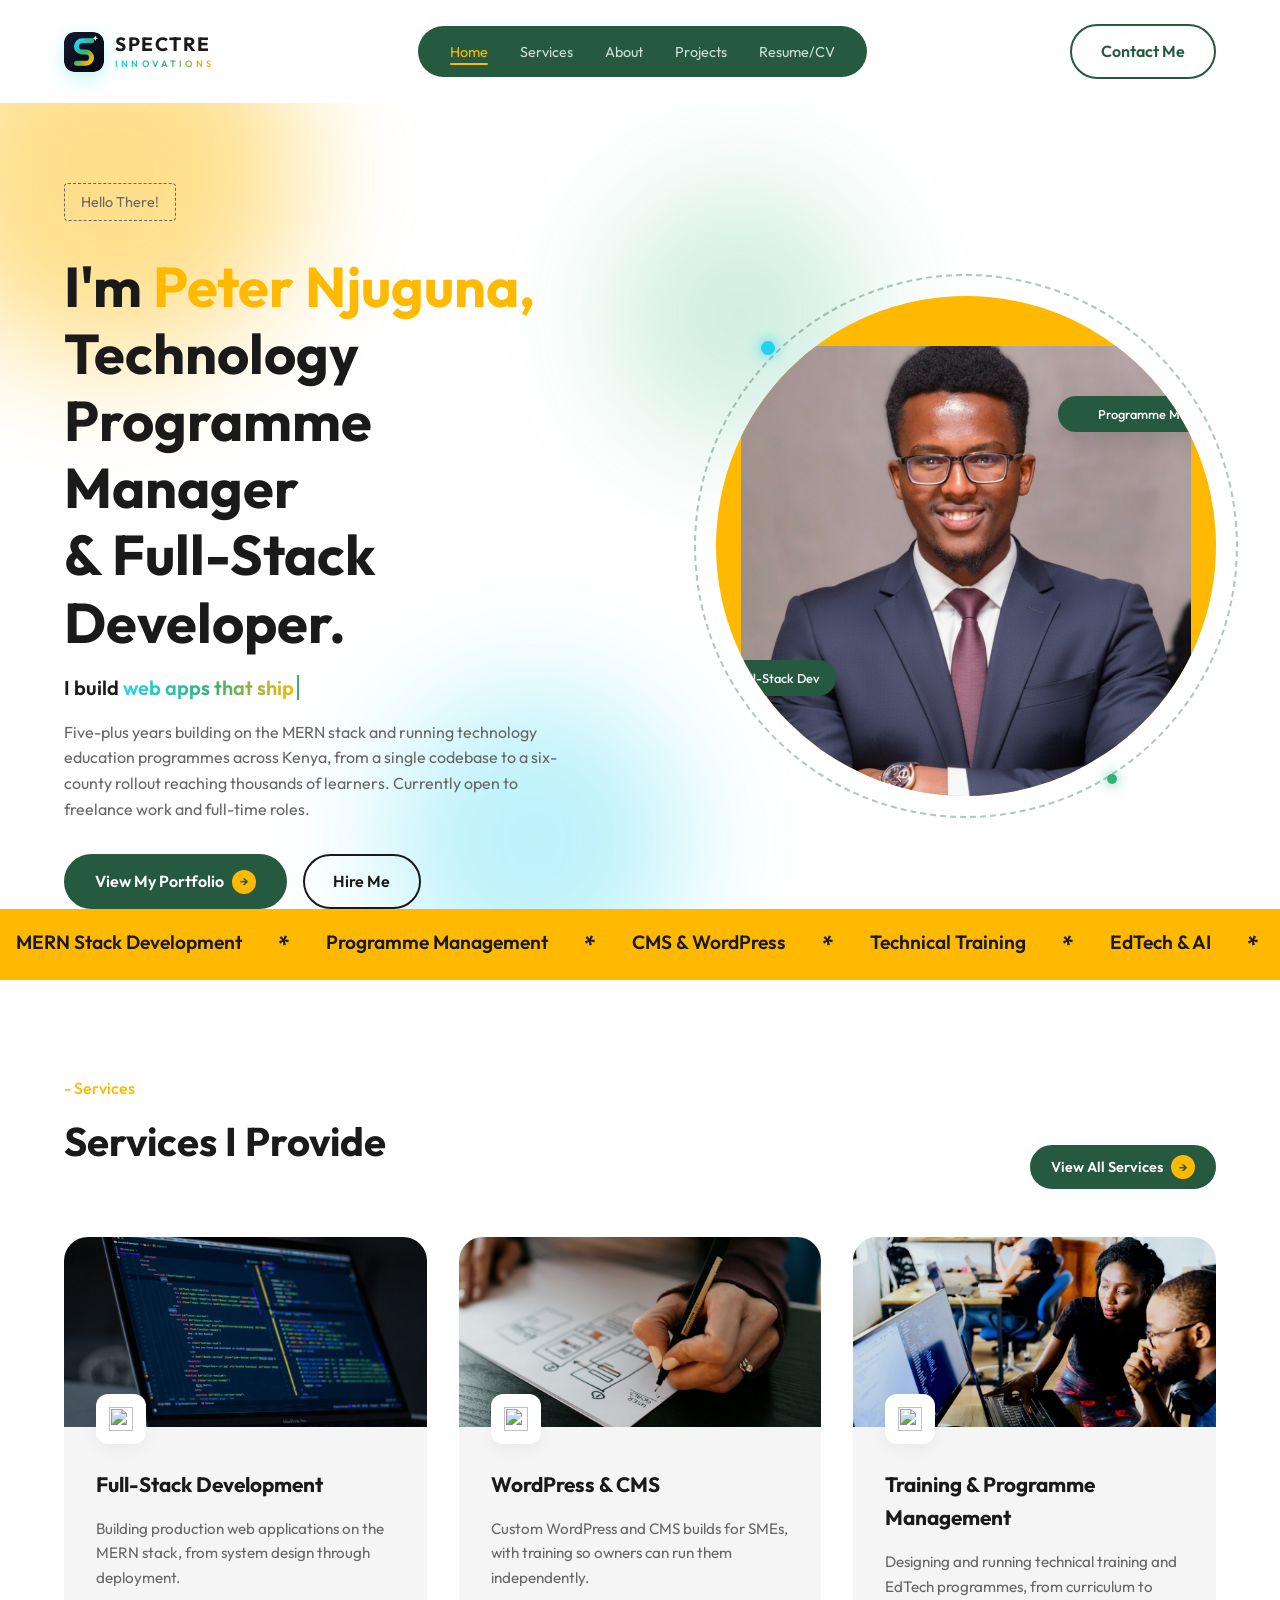
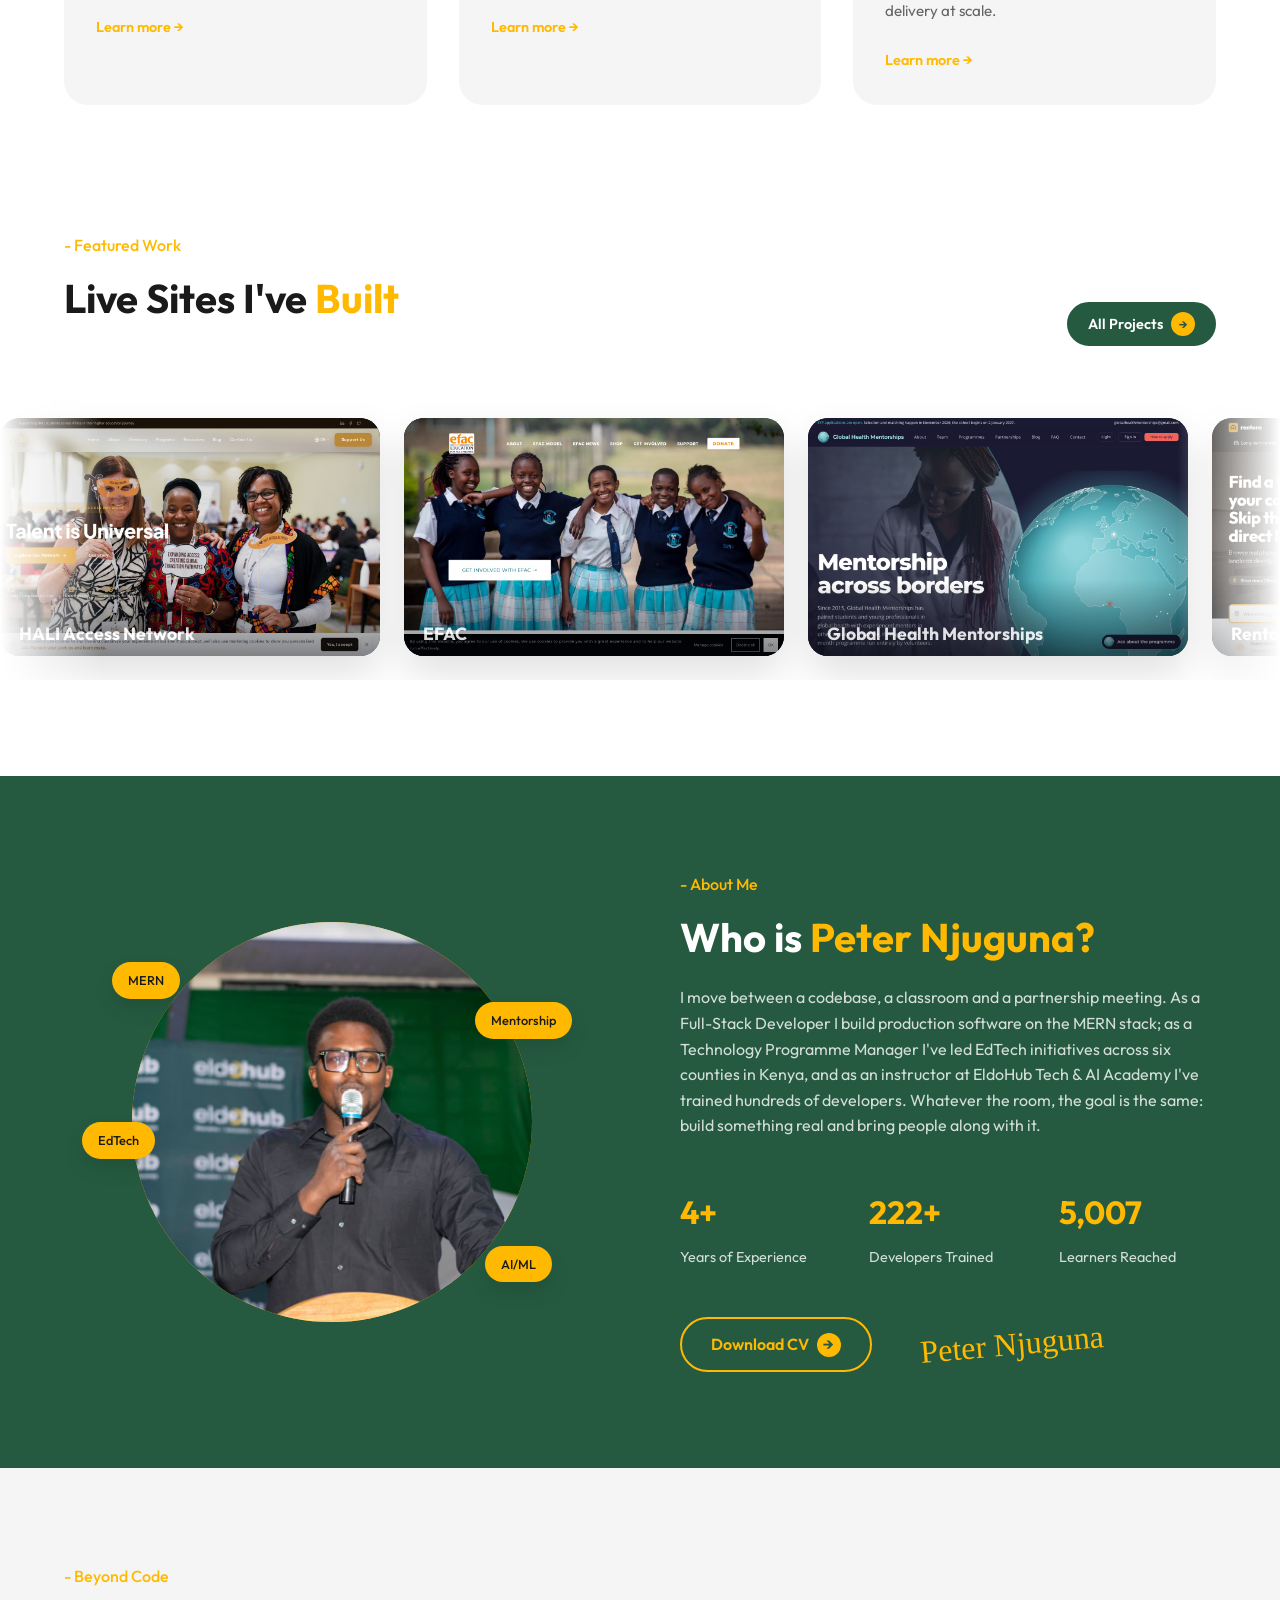
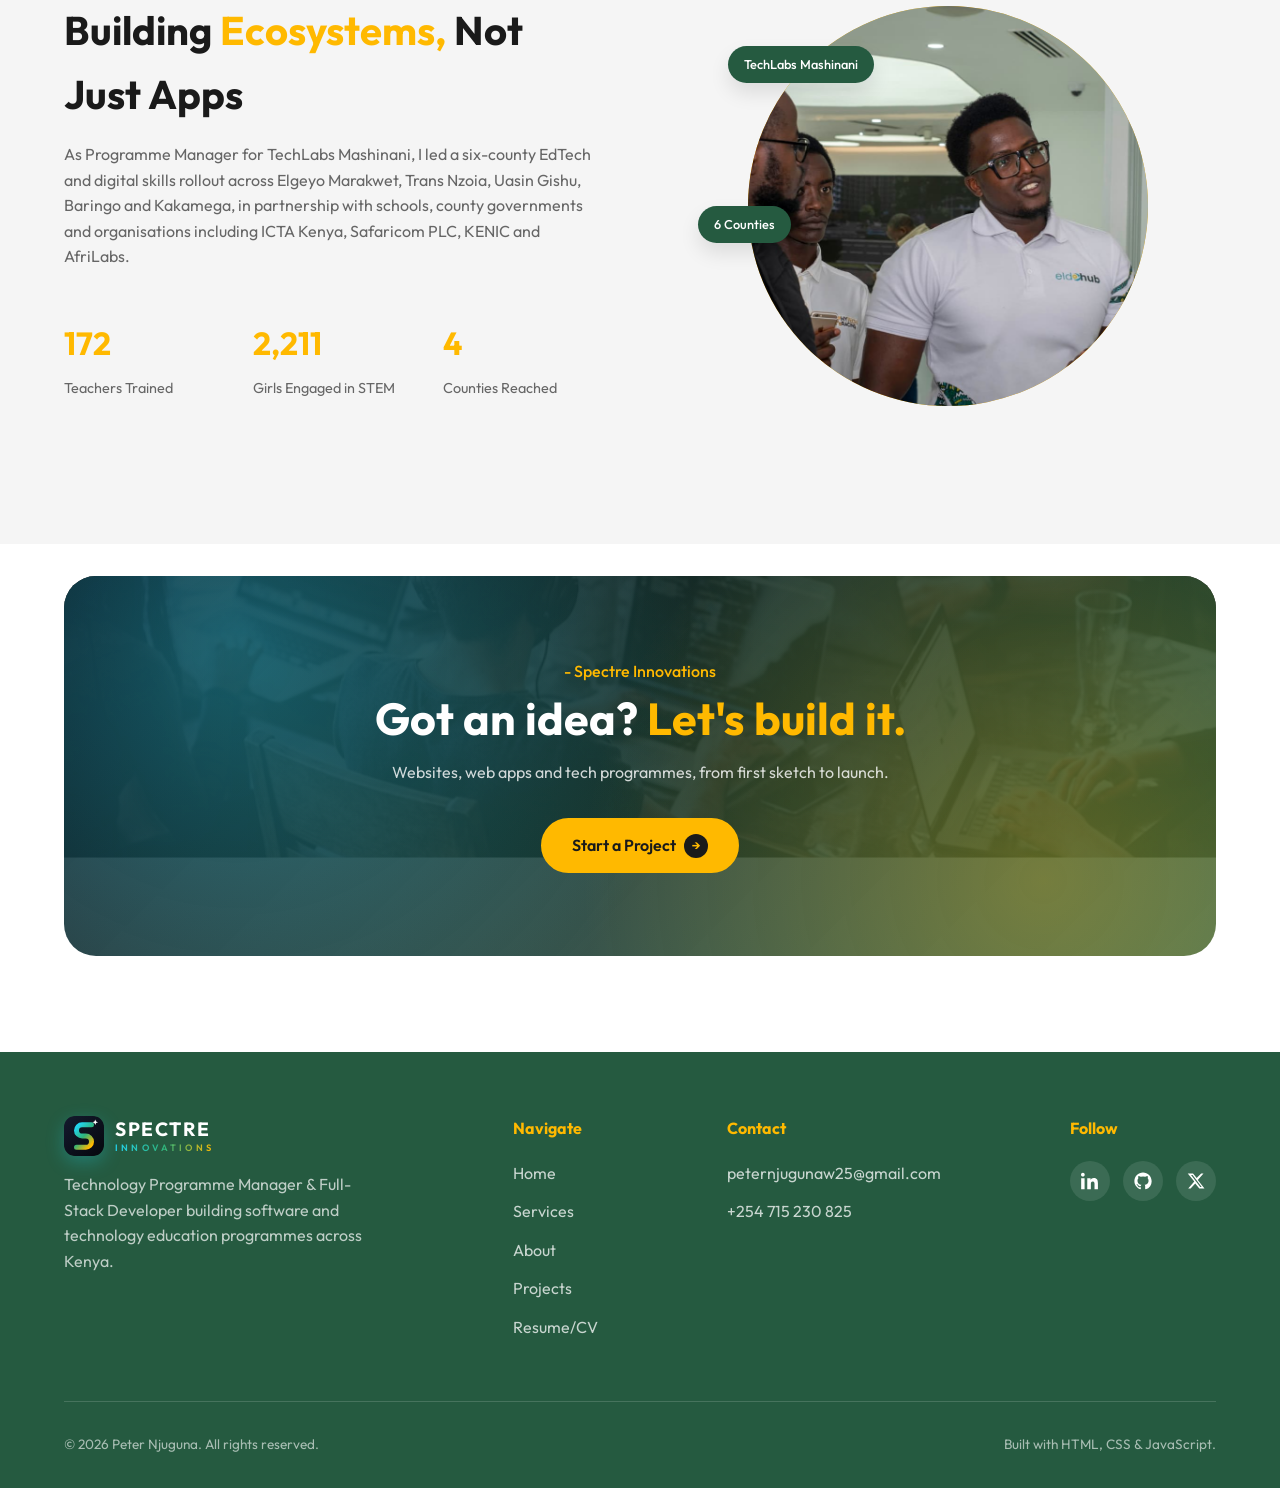
==== commit 4a7816fc: "Add share image and richer profile data for name search - 1200x630 preview image with og:image and t" ====
--- a/index.html
+++ b/index.html
@@ -22,23 +22,49 @@
     <meta property="og:type" content="website">
     <meta property="og:url" content="https://peternjugunaportfolio.netlify.app/">
     <meta property="og:site_name" content="Peter Njuguna Portfolio">
+    <meta property="og:image" content="https://peternjugunaportfolio.netlify.app/assets/images/og-peter-njuguna.jpg">
+    <meta property="og:image:width" content="1200">
+    <meta property="og:image:height" content="630">
+    <meta property="og:image:alt" content="Peter Njuguna, Technology Programme Manager and Full-Stack Developer, Spectre Innovations">
+    <meta property="og:locale" content="en_KE">
 
     <!-- Twitter Cards -->
     <meta name="twitter:card" content="summary_large_image">
     <meta name="twitter:title" content="Peter Njuguna | Technology Programme Manager & Full-Stack Developer">
     <meta name="twitter:description" content="Technology Programme Manager and Full-Stack Developer from Kenya, building software on the MERN stack and running EdTech programmes nationwide.">
+    <meta name="twitter:image" content="https://peternjugunaportfolio.netlify.app/assets/images/og-peter-njuguna.jpg">
+    <meta name="twitter:image:alt" content="Peter Njuguna, Technology Programme Manager and Full-Stack Developer, Spectre Innovations">
 
     <script type="application/ld+json">
+{
+  "@context": "https://schema.org",
+  "@graph": [
     {
-      "@context": "https://schema.org",
       "@type": "Person",
+      "@id": "https://peternjugunaportfolio.netlify.app/#person",
       "name": "Peter Njuguna",
+      "givenName": "Peter",
+      "familyName": "Njuguna",
       "jobTitle": "Technology Programme Manager | Full Stack Software Developer",
       "url": "https://peternjugunaportfolio.netlify.app/",
+      "image": {
+        "@type": "ImageObject",
+        "url": "https://peternjugunaportfolio.netlify.app/assets/images/peter-CWe8EZrZ.jpg",
+        "width": 800,
+        "height": 800,
+        "caption": "Peter Njuguna"
+      },
       "email": "mailto:peternjugunaw25@gmail.com",
       "address": {
         "@type": "PostalAddress",
         "addressCountry": "KE"
+      },
+      "nationality": {
+        "@type": "Country",
+        "name": "Kenya"
+      },
+      "worksFor": {
+        "@id": "https://peternjugunaportfolio.netlify.app/#spectre"
       },
       "sameAs": [
         "https://www.linkedin.com/in/peter-njuguna-04990b240",
@@ -46,8 +72,67 @@
         "https://twitter.com/peternjuguna"
       ],
       "description": "Technology Programme Manager and Full-Stack Developer from Kenya, building software on the MERN stack and running EdTech programmes that have reached thousands of learners.",
-      "knowsAbout": ["Full-Stack Development", "MERN Stack", "React", "Next.js", "Node.js", "Programme Management", "EdTech", "Machine Learning"]
+      "knowsAbout": [
+        "Full-Stack Development",
+        "MERN Stack",
+        "React",
+        "Next.js",
+        "Node.js",
+        "WordPress",
+        "Programme Management",
+        "EdTech",
+        "Machine Learning"
+      ]
+    },
+    {
+      "@type": "Organization",
+      "@id": "https://peternjugunaportfolio.netlify.app/#spectre",
+      "name": "Spectre Innovations",
+      "url": "https://peternjugunaportfolio.netlify.app/",
+      "logo": {
+        "@type": "ImageObject",
+        "url": "https://peternjugunaportfolio.netlify.app/assets/brand/favicon-512.png",
+        "width": 512,
+        "height": 512
+      },
+      "founder": {
+        "@id": "https://peternjugunaportfolio.netlify.app/#person"
+      },
+      "description": "Websites, web apps and technology programmes, from first sketch to launch.",
+      "areaServed": "KE"
+    },
+    {
+      "@type": "WebSite",
+      "@id": "https://peternjugunaportfolio.netlify.app/#website",
+      "name": "Peter Njuguna",
+      "alternateName": [
+        "Peter Njuguna Portfolio",
+        "Spectre Innovations"
+      ],
+      "url": "https://peternjugunaportfolio.netlify.app/",
+      "publisher": {
+        "@id": "https://peternjugunaportfolio.netlify.app/#person"
+      },
+      "inLanguage": "en"
+    },
+    {
+      "@type": "ProfilePage",
+      "@id": "https://peternjugunaportfolio.netlify.app/#profilepage",
+      "url": "https://peternjugunaportfolio.netlify.app/",
+      "name": "Peter Njuguna | Technology Programme Manager & Full-Stack Developer",
+      "isPartOf": {
+        "@id": "https://peternjugunaportfolio.netlify.app/#website"
+      },
+      "mainEntity": {
+        "@id": "https://peternjugunaportfolio.netlify.app/#person"
+      },
+      "primaryImageOfPage": {
+        "@id": "https://peternjugunaportfolio.netlify.app/#person"
+      },
+      "dateModified": "2026-11-02"
     }
+  ]
+}
     </script>
 
     <!-- Fonts -->
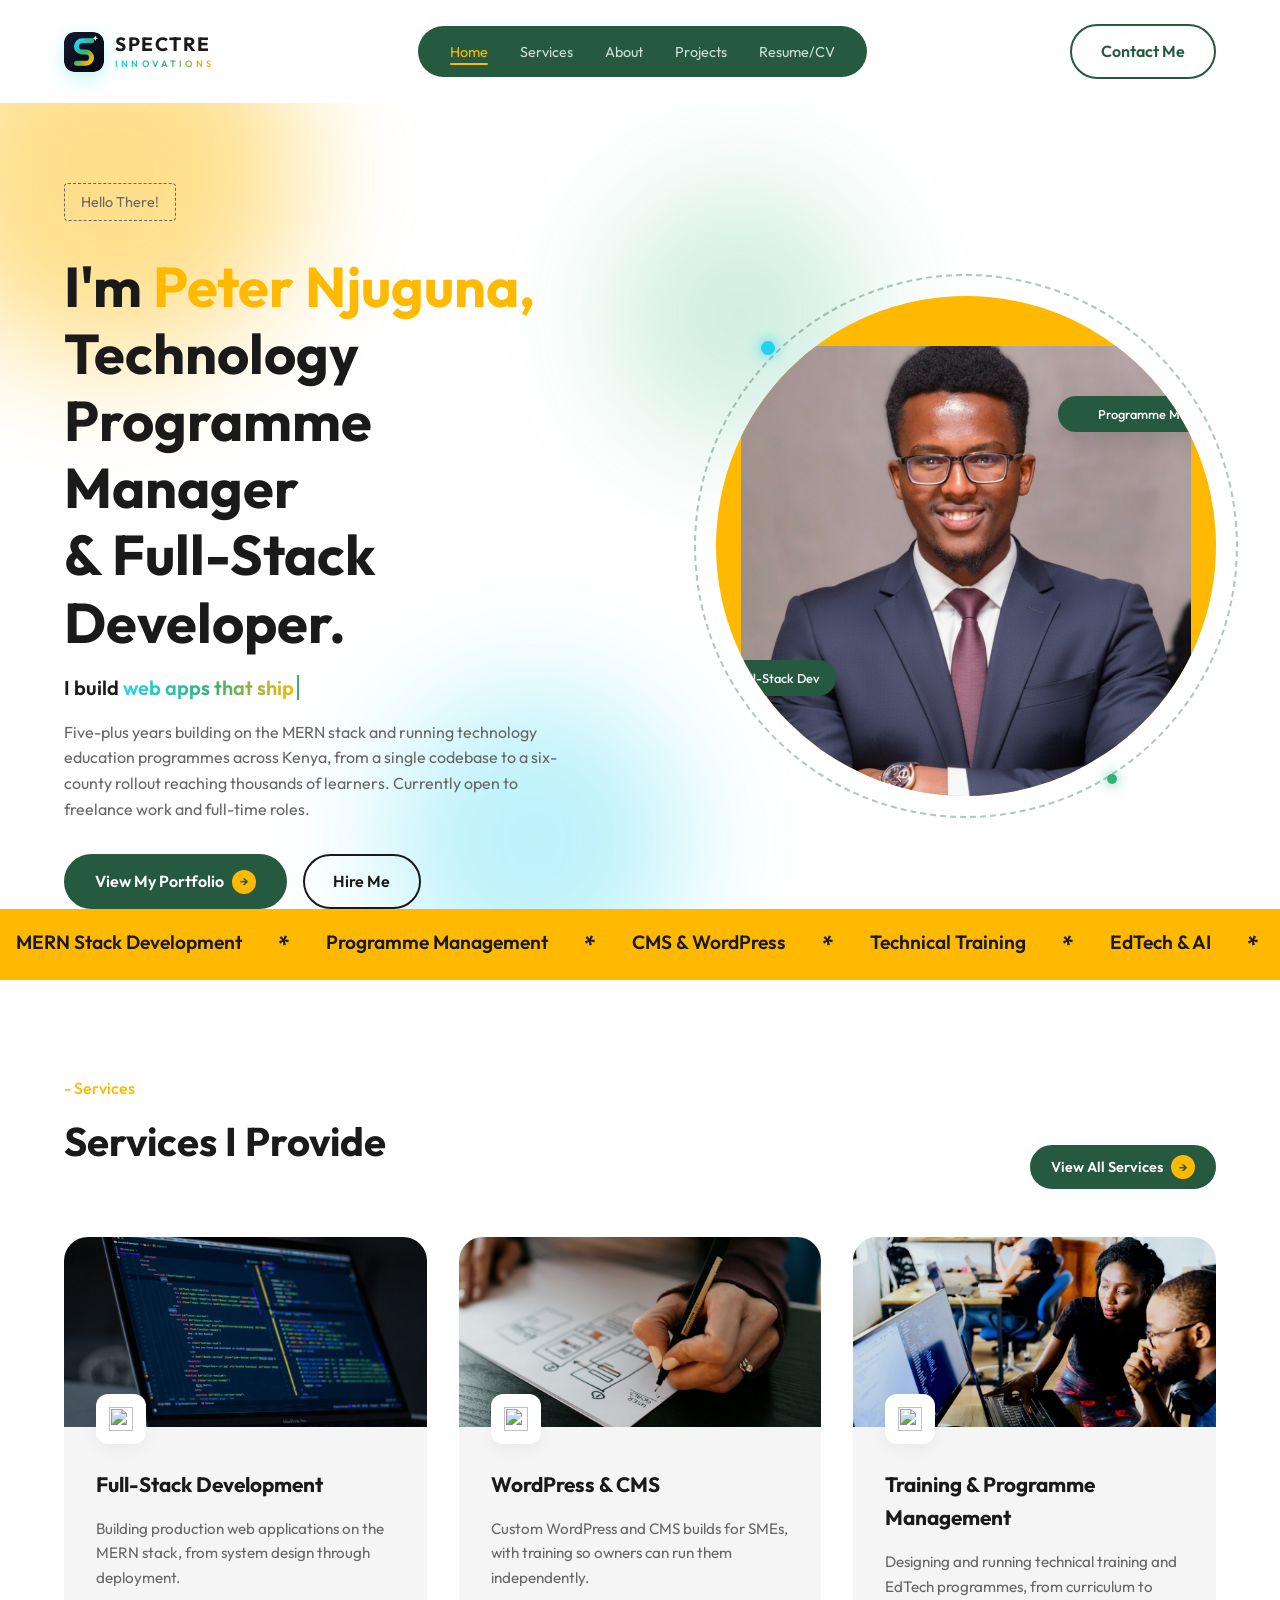
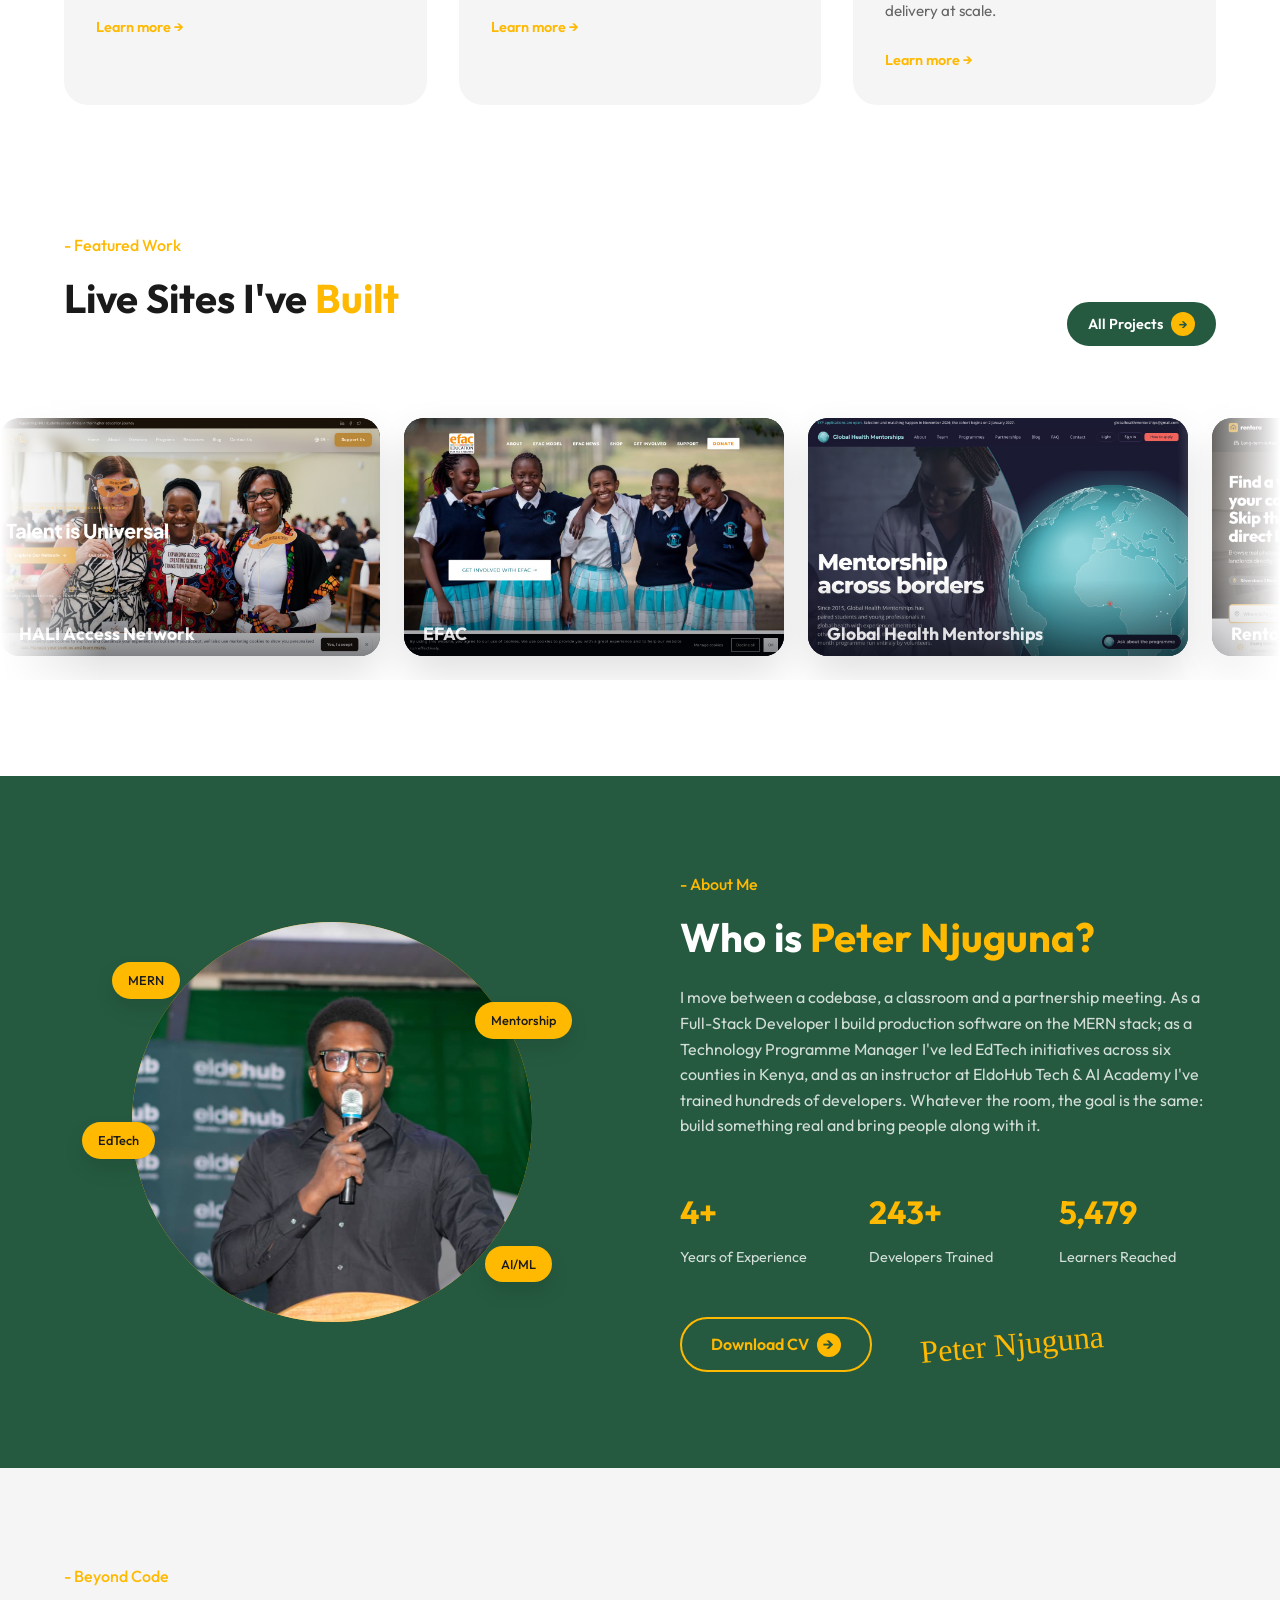
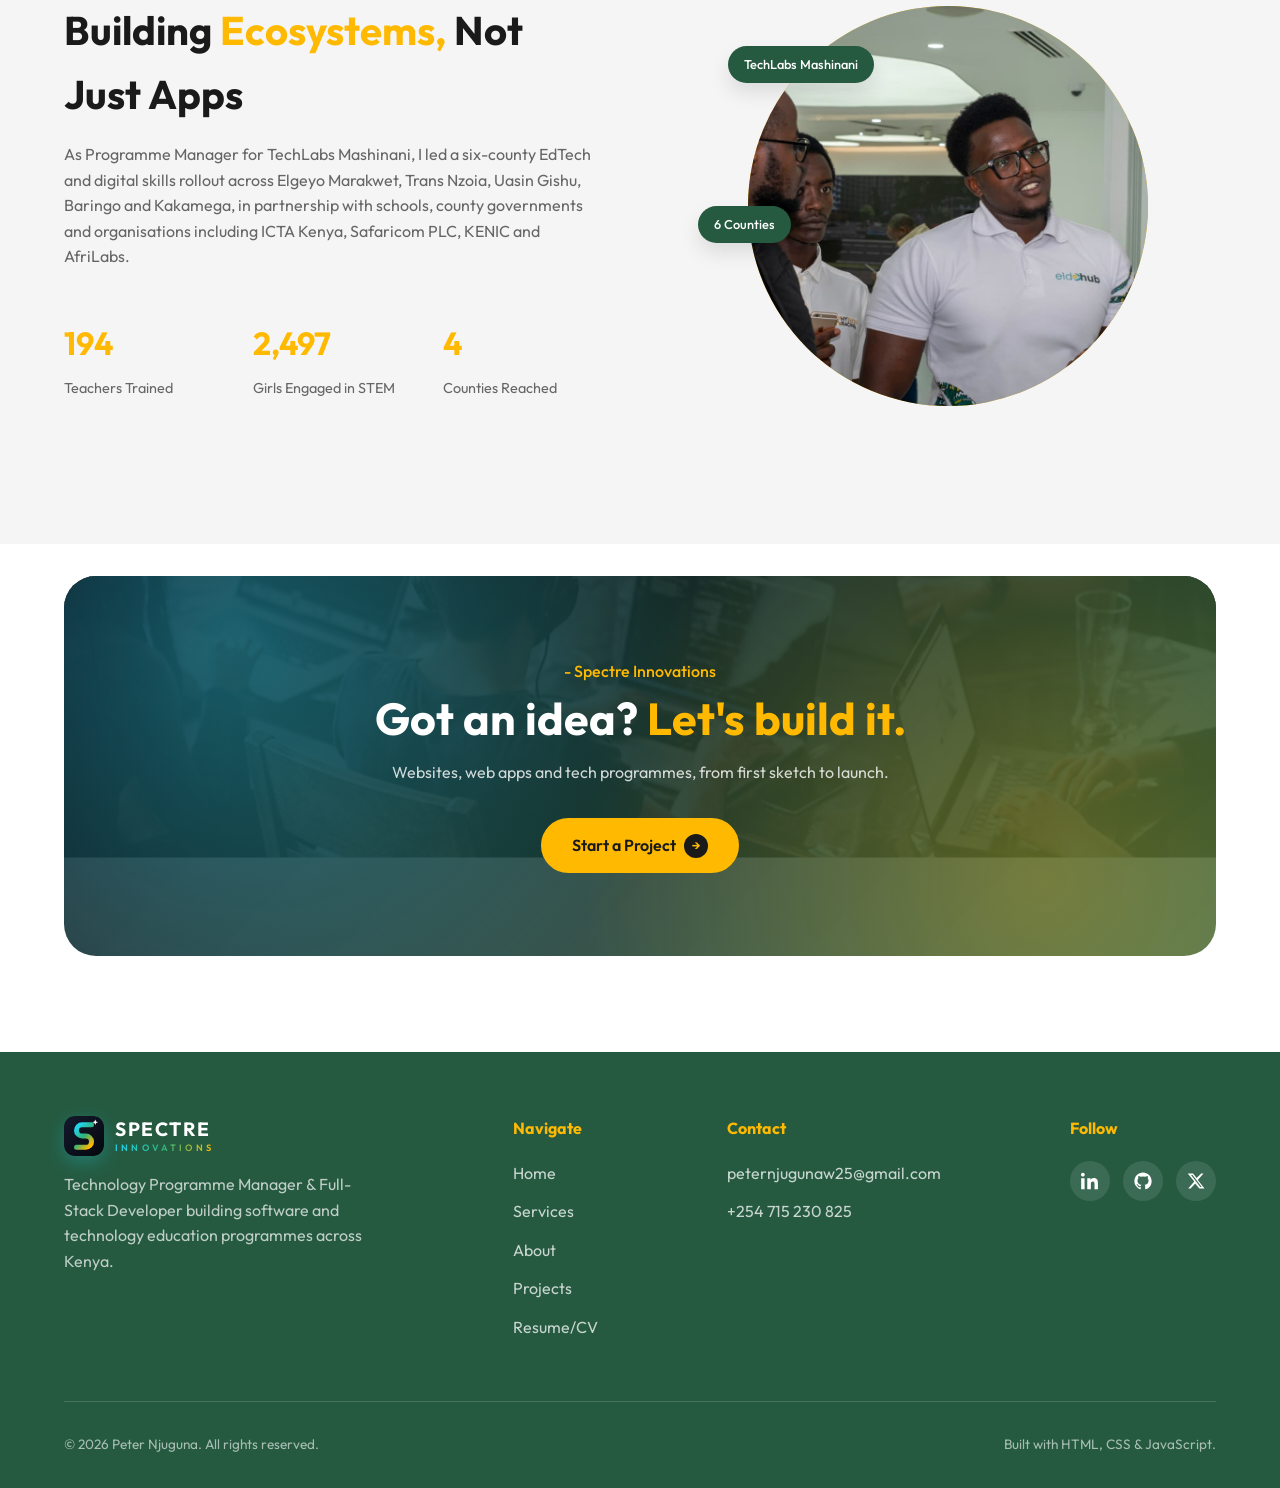
==== commit 2fc7f685: "Add Google Search Console verification tag Co-Authored-By: Claude Opus 5.5 <noreply@anthropic.com>" ====
--- a/index.html
+++ b/index.html
@@ -3,6 +3,7 @@
 <head>
     <meta charset="UTF-8">
     <meta name="viewport" content="width=device-width, initial-scale=1.0">
+    <meta name="google-site-verification" content="0N9EjAJ0_5tSCsqP0xcJp83z9pC2N19viahL5qh3kEk" />
     <title>Peter Njuguna | Technology Programme Manager & Full-Stack Developer</title>
     <!-- Favicon: Spectre Innovations -->
     <link rel="icon" href="/favicon.ico" sizes="48x48">
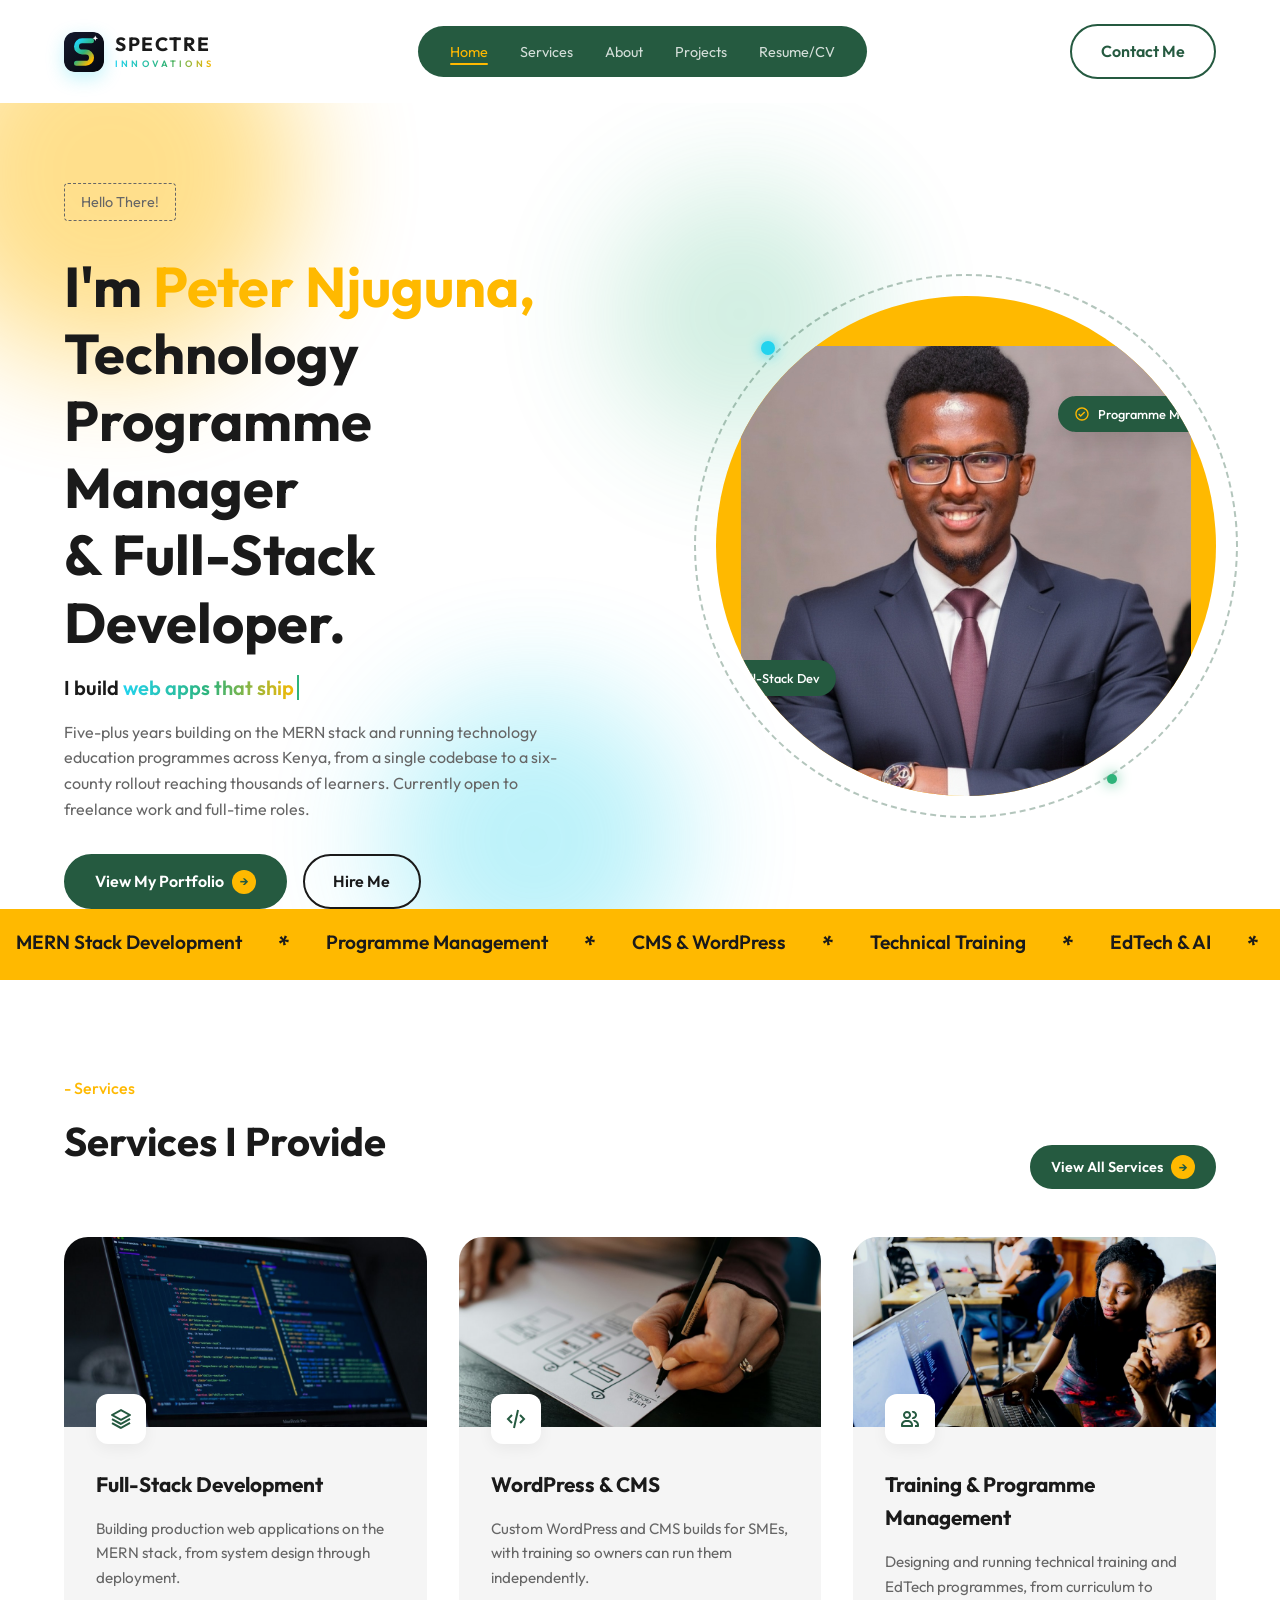
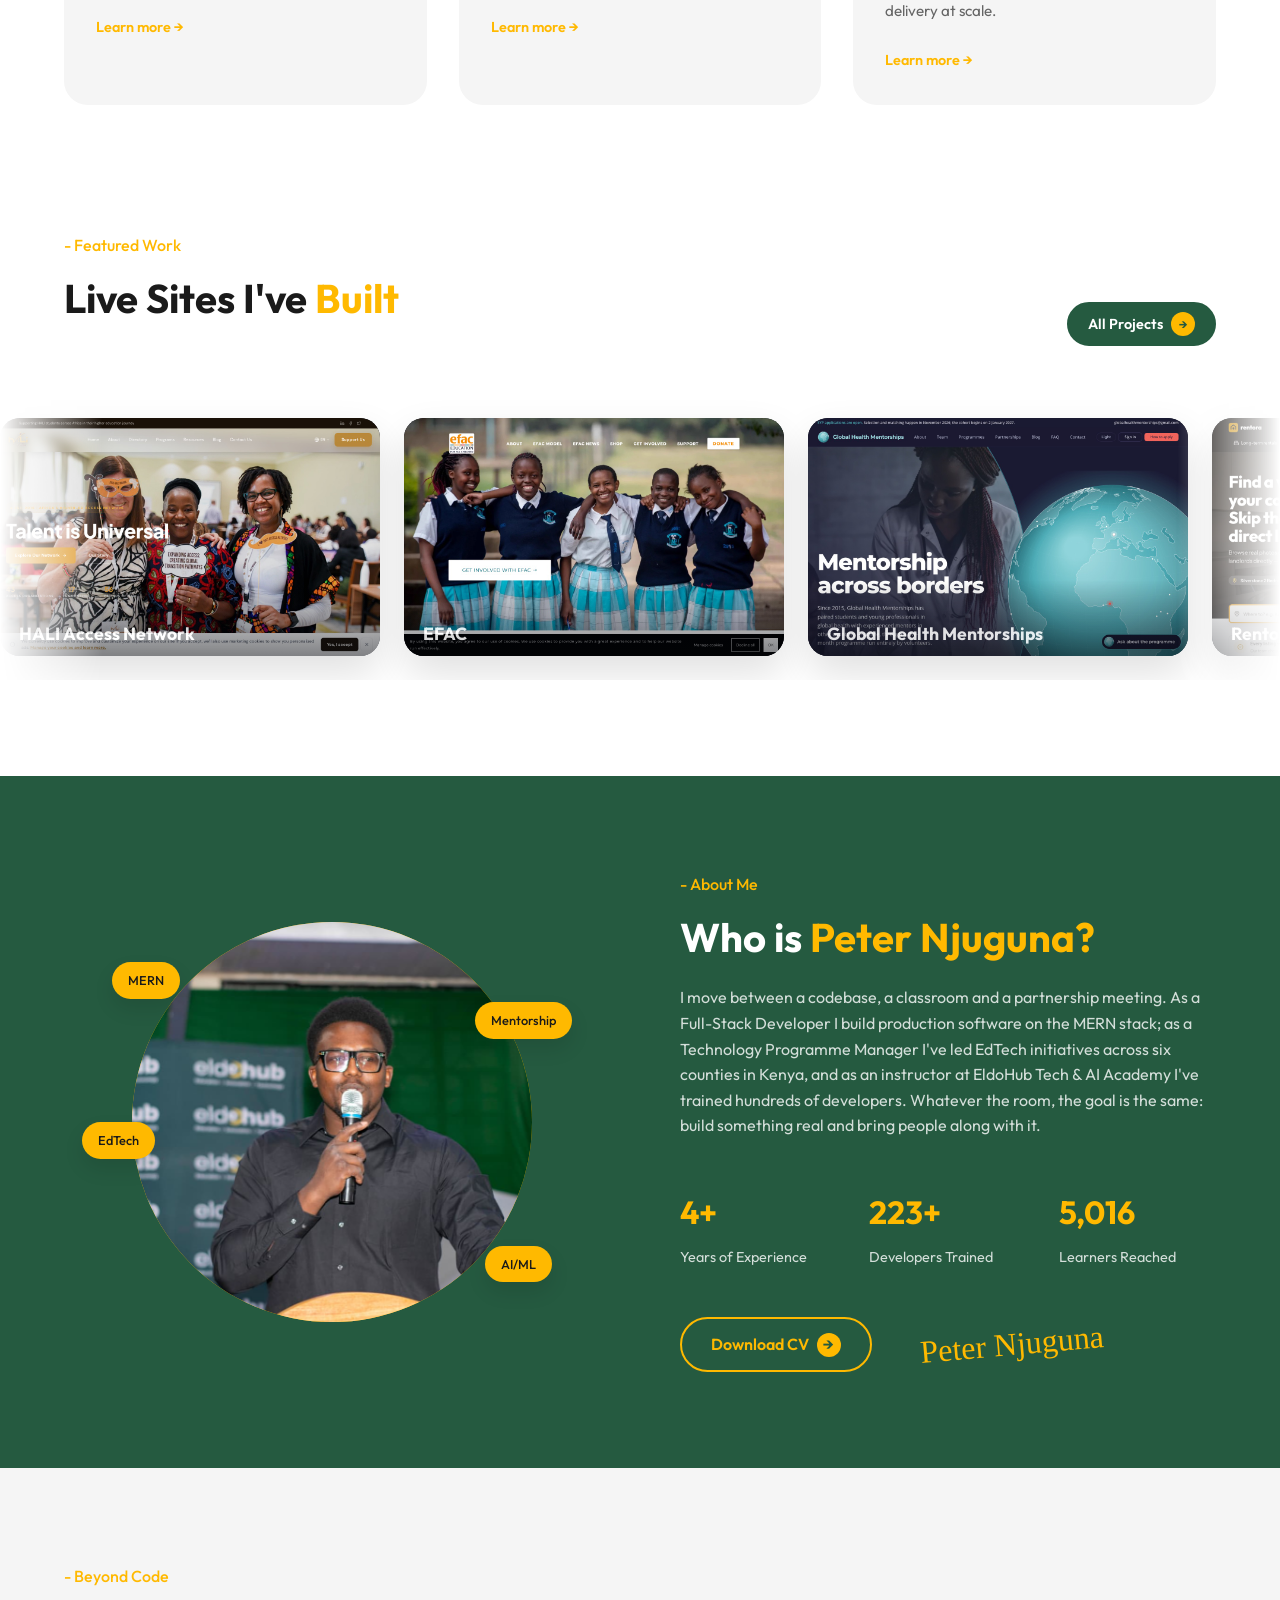
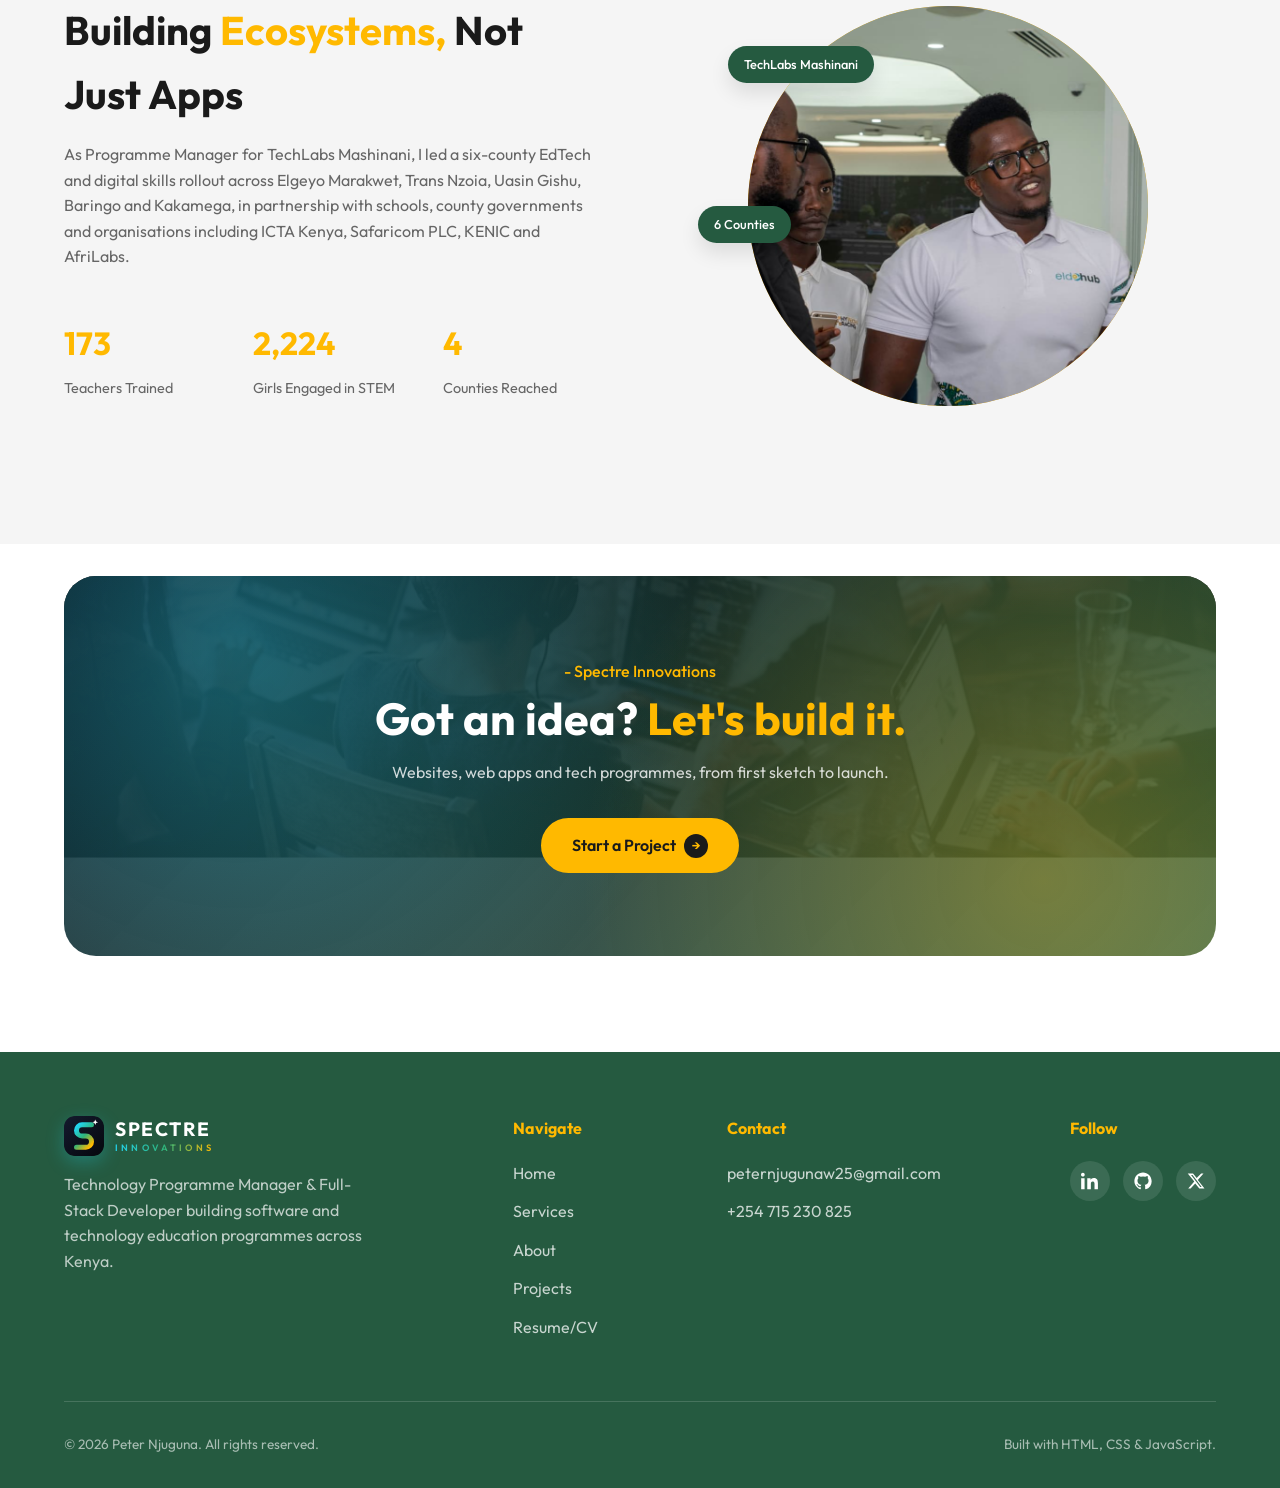
==== commit 681de508: "Host service icons locally and stop sideways scroll The icon service no longer serves the bx: icons," ====
--- a/index.html
+++ b/index.html
@@ -233,7 +233,7 @@
                     <img src="assets/images/stock-code.jpg" alt="Code on a laptop screen" loading="lazy" width="1000" height="640">
                 </div>
                 <div class="service-icon">
-                    <img src="https://api.iconify.design/bx:layer.svg?color=%23255a40" alt="">
+                    <img src="assets/icons/layers.svg" alt="">
                 </div>
                 <h3>Full-Stack Development</h3>
                 <p>Building production web applications on the MERN stack, from system design through deployment.</p>
@@ -246,7 +246,7 @@
                     <img src="assets/images/stock-wireframe.jpg" alt="Sketching a website layout on paper" loading="lazy" width="1000" height="640">
                 </div>
                 <div class="service-icon">
-                    <img src="https://api.iconify.design/bx:code-alt.svg?color=%23255a40" alt="">
+                    <img src="assets/icons/code-alt.svg" alt="">
                 </div>
                 <h3>WordPress &amp; CMS</h3>
                 <p>Custom WordPress and CMS builds for SMEs, with training so owners can run them independently.</p>
@@ -259,7 +259,7 @@
                     <img src="assets/images/stock-training.jpg" alt="Two developers working together at a laptop" loading="lazy" width="1000" height="640">
                 </div>
                 <div class="service-icon">
-                    <img src="https://api.iconify.design/bx:group.svg?color=%23255a40" alt="">
+                    <img src="assets/icons/group.svg" alt="">
                 </div>
                 <h3>Training &amp; Programme Management</h3>
                 <p>Designing and running technical training and EdTech programmes, from curriculum to delivery at scale.</p>
--- a/css/style.css
+++ b/css/style.css
@@ -348,7 +348,7 @@
     display: inline-block;
     width: 16px;
     height: 16px;
-    background-image: url('https://api.iconify.design/bx:check-circle.svg?color=%23ffb900');
+    background-image: url('../assets/icons/check-circle.svg');
     background-size: cover;
 }
 
--- a/css/motion.css
+++ b/css/motion.css
@@ -396,3 +396,6 @@
     .logo-sub { font-size: 0.48rem; letter-spacing: 0.26em; }
     .navbar .btn-outline { padding: 0.5rem 0.9rem; font-size: 0.82rem; }
 }
+
+/* Stop slide-in sections from widening the page */
+main, .site-footer { overflow-x: clip; }
